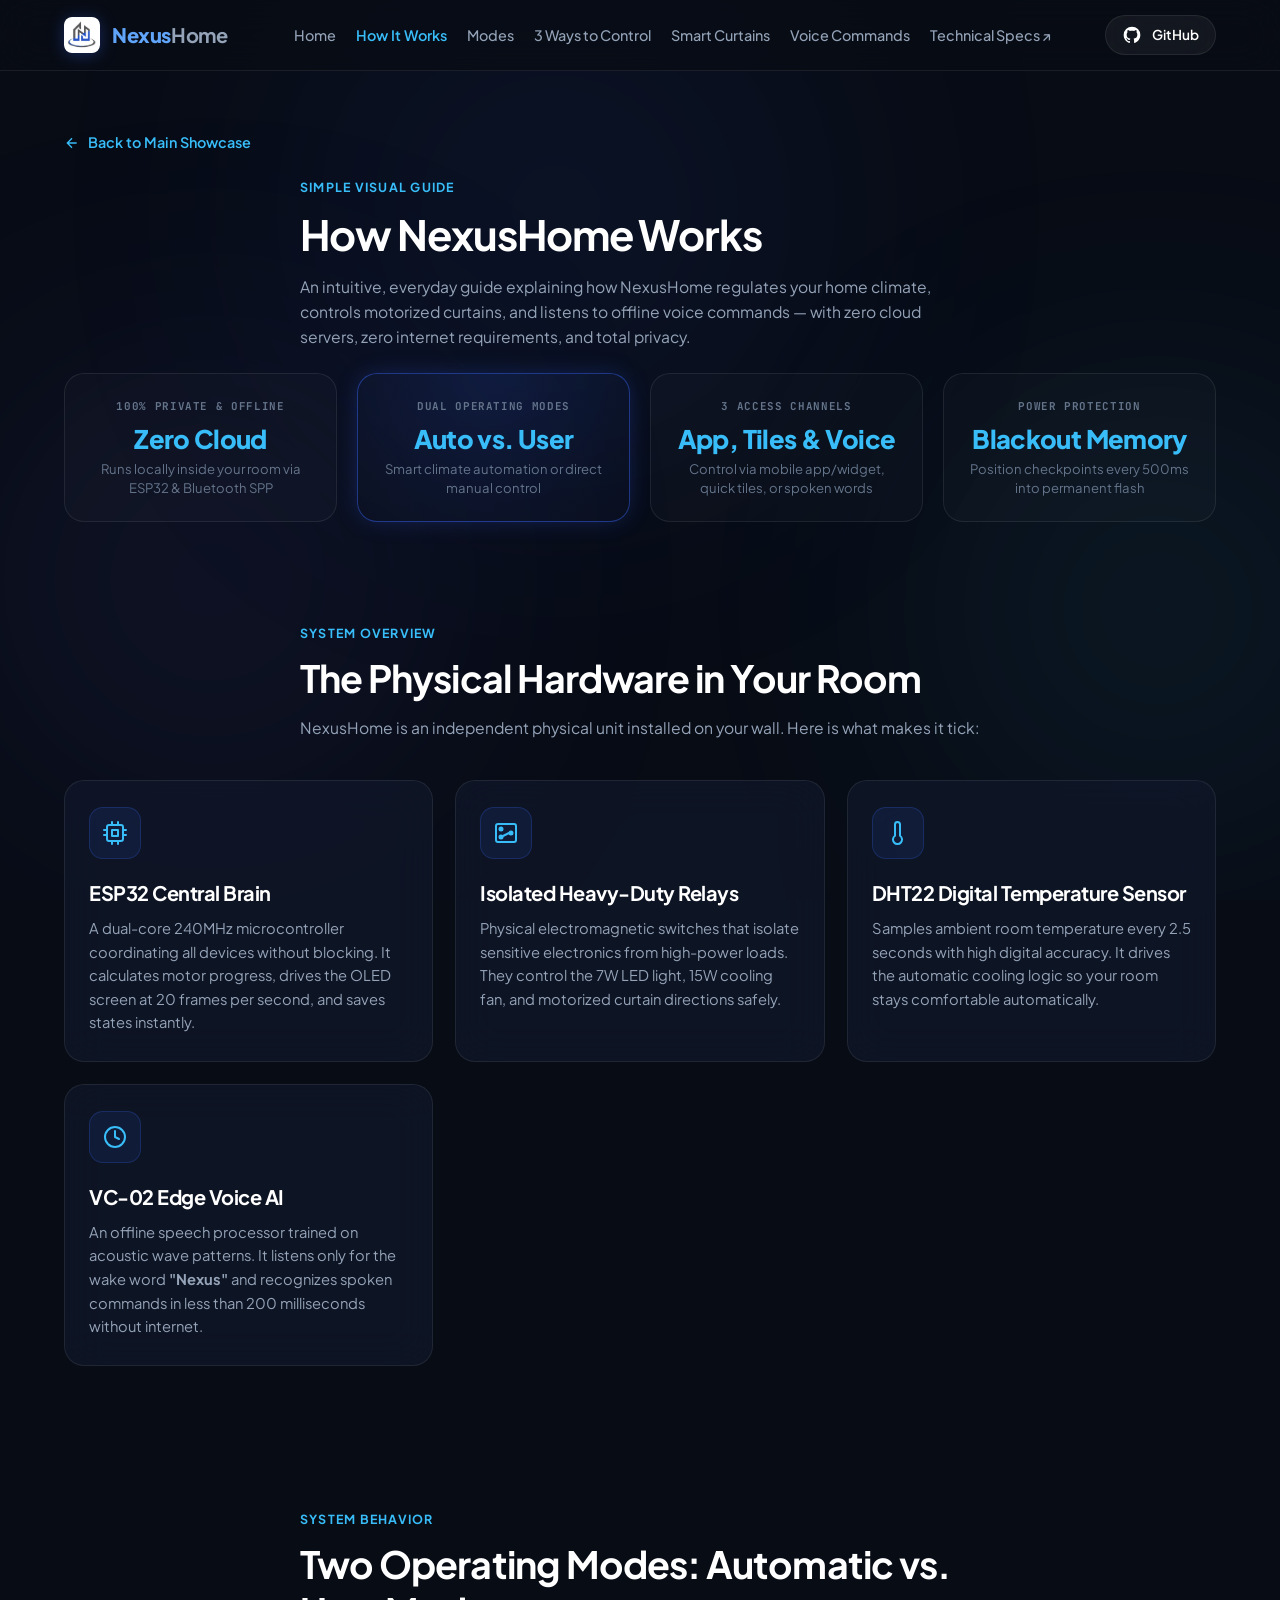
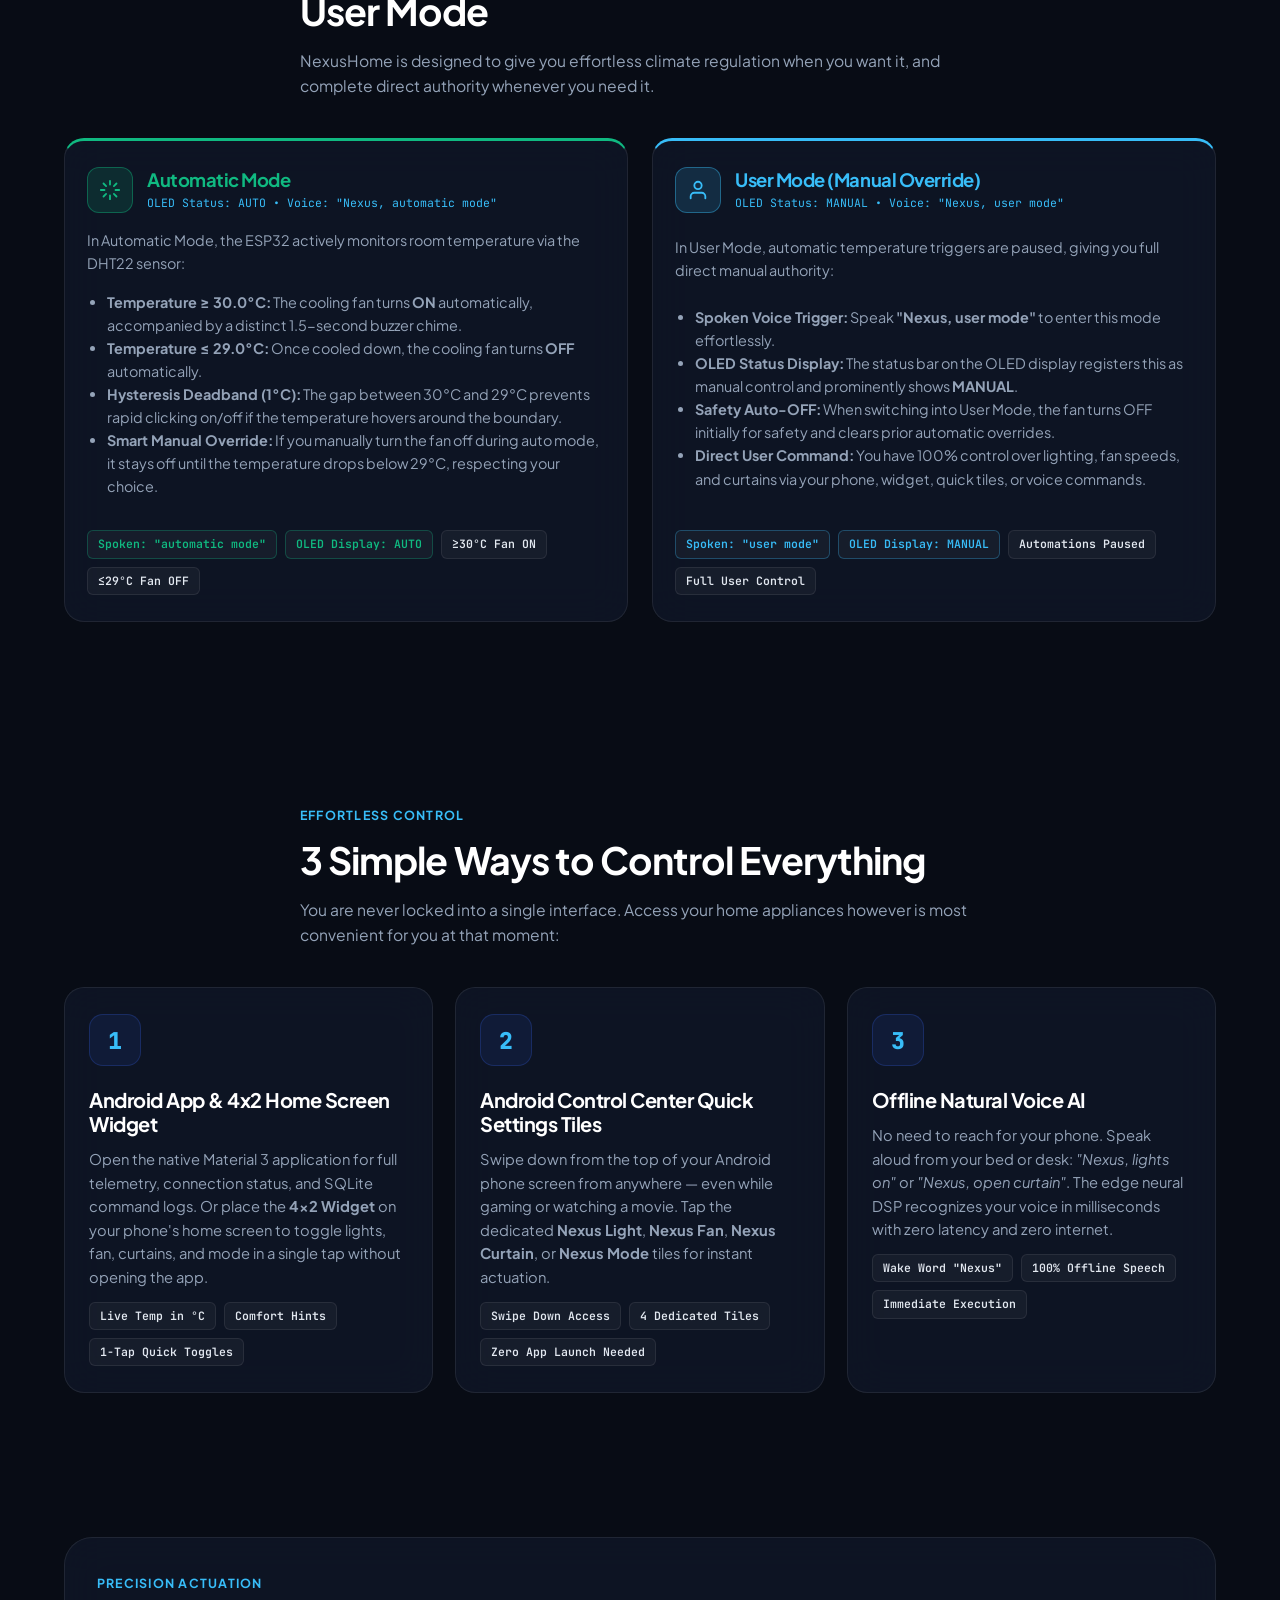
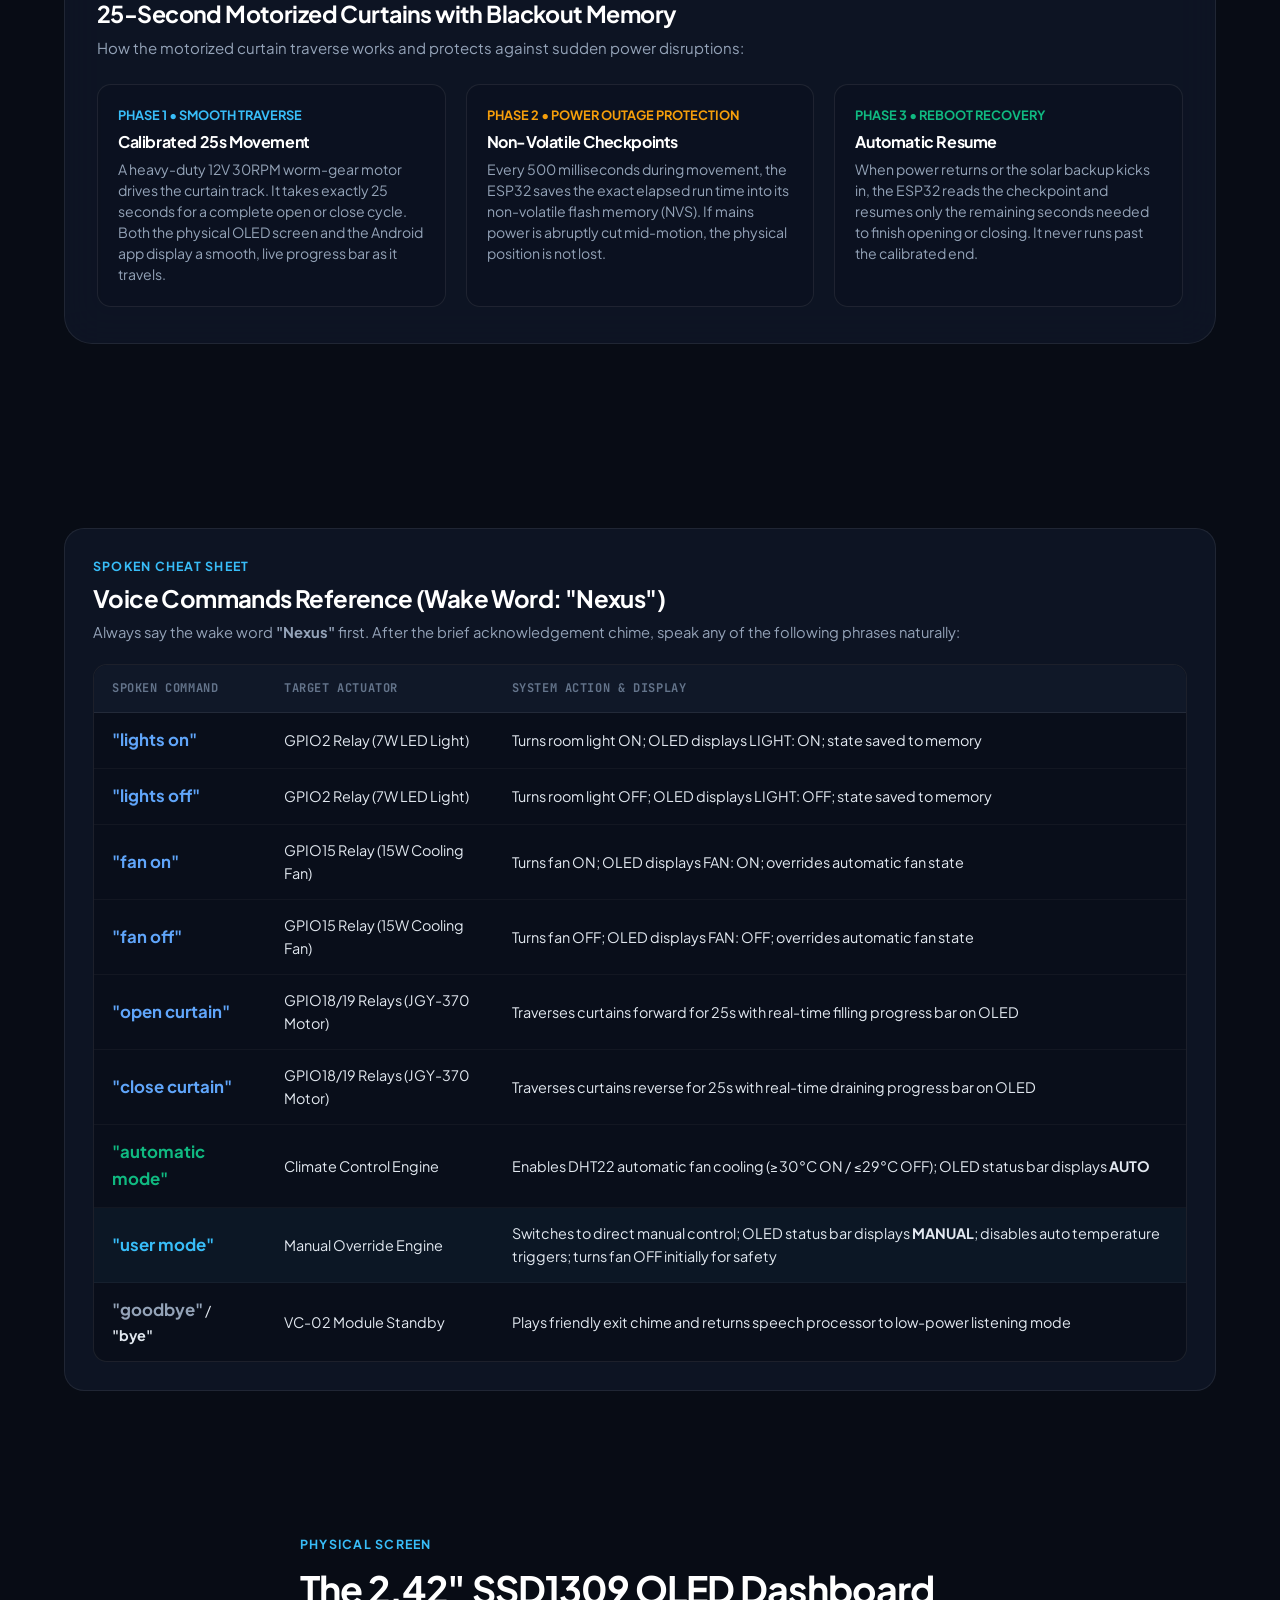
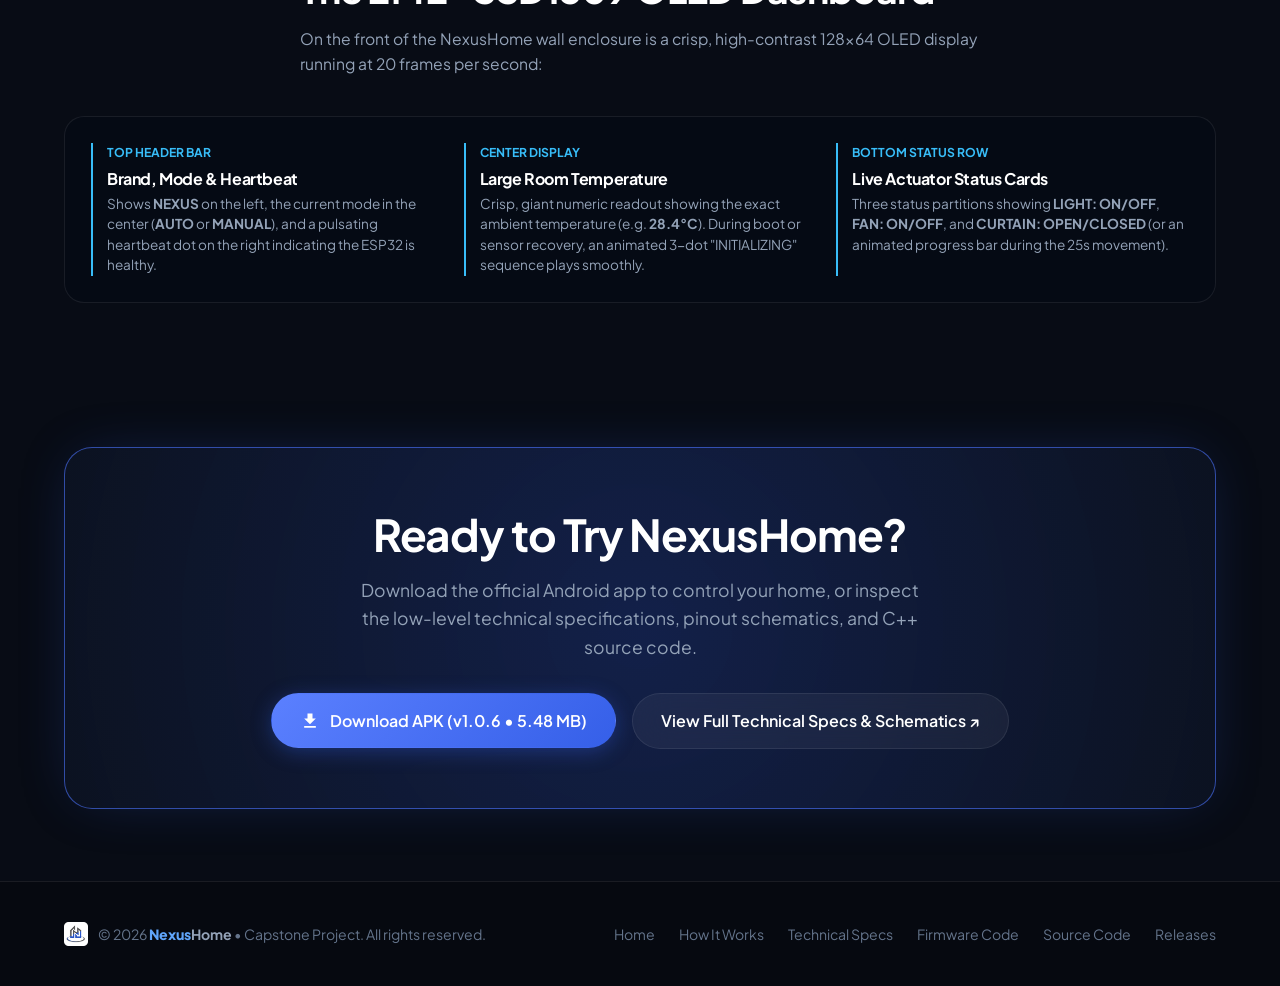
==== website/how-it-works.html @ 24a498de "docs(website): add How It Works page, update User mode voice command, and sync responsive firmware v" ====
<!DOCTYPE html>
<html lang="en">
<head>
  <meta charset="UTF-8">
  <meta name="viewport" content="width=device-width, initial-scale=1.0">
  
  <!-- Primary Meta Tags -->
  <title>How It Works - Simple Visual Guide - NexusHome</title>
  <meta name="title" content="How It Works - Simple Visual Guide - NexusHome">
  <meta name="description" content="A simple, beginner-friendly visual guide to how NexusHome works: Automatic vs. User Mode, 3 ways to control, 25-second motorized curtains, and offline voice commands.">
  <meta name="keywords" content="NexusHome, How It Works, Smart Home, User Mode, Automatic Mode, Offline Voice, ESP32, Android Widget, Quick Settings Tiles">
  <meta name="author" content="Team Nexus">

  <!-- Favicon -->
  <link rel="icon" type="image/png" href="assets/nexuslogo.png">

  <!-- Stylesheet -->
  <link rel="stylesheet" href="styles.css">
</head>
<body>

  <!-- Ambient Light Orbs -->
  <div class="ambient-glow" aria-hidden="true">
    <div class="glow-orb glow-orb-1"></div>
    <div class="glow-orb glow-orb-2"></div>
    <div class="glow-orb glow-orb-3"></div>
  </div>

  <!-- Top Navigation -->
  <header>
    <nav class="navbar" id="navbar">
      <div class="container">
        <a href="index.html" class="nav-brand" id="navBrand">
          <img src="assets/nexuslogo.png" alt="NexusHome Logo">
          <span><span class="brand-nexus">Nexus</span><span class="brand-home">Home</span></span>
        </a>

        <ul class="nav-links" id="navLinks">
          <li><a href="index.html" class="nav-link">Home</a></li>
          <li><a href="how-it-works.html" class="nav-link active" style="color: var(--brand-cyan);">How It Works</a></li>
          <li><a href="#modes" class="nav-link">Modes</a></li>
          <li><a href="#control-methods" class="nav-link">3 Ways to Control</a></li>
          <li><a href="#curtains" class="nav-link">Smart Curtains</a></li>
          <li><a href="#voice-commands" class="nav-link">Voice Commands</a></li>
          <li><a href="specs.html" class="nav-link">Technical Specs ↗</a></li>
          <li class="nav-mobile-item">
            <a href="https://github.com/oursprojects/NexusHome/releases/latest/download/app-release.apk" class="btn btn-primary btn-sm dynamic-apk-link nav-mobile-btn">
              <svg class="btn-icon" viewBox="0 0 24 24" width="18" height="18">
                <path fill="currentColor" d="M5 20h14v-2H5v2zM19 9h-4V3H9v6H5l7 7 7-7z"/>
              </svg>
              <span>Download APK</span>
            </a>
          </li>
          <li class="nav-mobile-item">
            <a href="https://github.com/oursprojects/NexusHome" target="_blank" rel="noopener noreferrer" class="btn btn-secondary btn-sm nav-mobile-btn">
              <svg class="btn-icon" viewBox="0 0 24 24" width="18" height="18">
                <path fill="currentColor" d="M12 2A10 10 0 0 0 2 12c0 4.42 2.87 8.17 6.84 9.5.5.08.66-.23.66-.5v-1.69c-2.77.6-3.36-1.34-3.36-1.34-.46-1.16-1.11-1.47-1.11-1.47-.91-.62.07-.6.07-.6 1 .07 1.53 1.03 1.53 1.03.87 1.52 2.34 1.07 2.91.83.1-.65.35-1.09.63-1.34-2.22-.25-4.55-1.11-4.55-4.92 0-1.11.38-2 1.03-2.71-.1-.25-.45-1.29.1-2.64 0 0 .84-.27 2.75 1.02.79-.22 1.65-.33 2.5-.33.85 0 1.71.11 2.5.33 1.91-1.29 2.75-1.02 2.75-1.02.55 1.35.2 2.39.1 2.64.65.71 1.03 1.6 1.03 2.71 0 3.82-2.34 4.66-4.57 4.91.36.31.69.92.69 1.85V21c0 .27.16.59.67.5C19.14 20.16 22 16.42 22 12A10 10 0 0 0 12 2z"/>
              </svg>
              <span>GitHub</span>
            </a>
          </li>
        </ul>

        <div class="nav-actions">
          <a href="https://github.com/oursprojects/NexusHome" target="_blank" rel="noopener noreferrer" class="btn btn-secondary btn-sm" id="btnNavGithub">
            <svg class="btn-icon" viewBox="0 0 24 24" width="18" height="18">
              <path fill="currentColor" d="M12 2A10 10 0 0 0 2 12c0 4.42 2.87 8.17 6.84 9.5.5.08.66-.23.66-.5v-1.69c-2.77.6-3.36-1.34-3.36-1.34-.46-1.16-1.11-1.47-1.11-1.47-.91-.62.07-.6.07-.6 1 .07 1.53 1.03 1.53 1.03.87 1.52 2.34 1.07 2.91.83.1-.65.35-1.09.63-1.34-2.22-.25-4.55-1.11-4.55-4.92 0-1.11.38-2 1.03-2.71-.1-.25-.45-1.29.1-2.64 0 0 .84-.27 2.75 1.02.79-.22 1.65-.33 2.5-.33.85 0 1.71.11 2.5.33 1.91-1.29 2.75-1.02 2.75-1.02.55 1.35.2 2.39.1 2.64.65.71 1.03 1.6 1.03 2.71 0 3.82-2.34 4.66-4.57 4.91.36.31.69.92.69 1.85V21c0 .27.16.59.67.5C19.14 20.16 22 16.42 22 12A10 10 0 0 0 12 2z"/>
            </svg>
            <span>GitHub</span>
          </a>
          <button type="button" class="nav-toggle" id="btnNavToggle" aria-label="Toggle Navigation Menu">
            <span></span>
            <span></span>
            <span></span>
          </button>
        </div>
      </div>
    </nav>
  </header>

  <!-- Main Content -->
  <main>
    <!-- Page Hero Header -->
    <section class="page-hero">
      <div class="container">
        <a href="index.html" class="back-link">
          <svg viewBox="0 0 24 24" width="16" height="16" fill="none" stroke="currentColor" stroke-width="2">
            <path d="M19 12H5M12 19l-7-7 7-7"/>
          </svg>
          <span>Back to Main Showcase</span>
        </a>
        <div class="section-head" style="text-align: left; margin-bottom: 24px;">
          <span class="section-tag">Simple Visual Guide</span>
          <h1 class="section-title">How NexusHome Works</h1>
          <p class="section-desc" style="max-width: 860px;">An intuitive, everyday guide explaining how NexusHome regulates your home climate, controls motorized curtains, and listens to offline voice commands — with zero cloud servers, zero internet requirements, and total privacy.</p>
        </div>

        <!-- 4 Quick Key Highlights -->
        <div class="specs-grid" style="margin-top: 24px;">
          <div class="spec-item">
            <span class="spec-label">100% PRIVATE & OFFLINE</span>
            <h4>Zero Cloud</h4>
            <p>Runs locally inside your room via ESP32 & Bluetooth SPP</p>
          </div>
          <div class="spec-item spec-highlight">
            <span class="spec-label">DUAL OPERATING MODES</span>
            <h4>Auto vs. User</h4>
            <p>Smart climate automation or direct manual control</p>
          </div>
          <div class="spec-item">
            <span class="spec-label">3 ACCESS CHANNELS</span>
            <h4>App, Tiles & Voice</h4>
            <p>Control via mobile app/widget, quick tiles, or spoken words</p>
          </div>
          <div class="spec-item">
            <span class="spec-label">POWER PROTECTION</span>
            <h4>Blackout Memory</h4>
            <p>Position checkpoints every 500ms into permanent flash</p>
          </div>
        </div>
      </div>
    </section>

    <!-- 1. The Local Brain: What's Inside the Box -->
    <section class="section" id="brain">
      <div class="container">
        <div class="section-head" style="text-align: left;">
          <span class="section-tag">System Overview</span>
          <h2 class="section-title">The Physical Hardware in Your Room</h2>
          <p class="section-desc">NexusHome is an independent physical unit installed on your wall. Here is what makes it tick:</p>
        </div>

        <div class="features-grid">
          <!-- Card 1 -->
          <div class="feature-card">
            <div class="feature-icon-box">
              <svg viewBox="0 0 24 24" fill="none" stroke="currentColor" stroke-width="2" stroke-linecap="round" stroke-linejoin="round">
                <rect x="4" y="4" width="16" height="16" rx="2"></rect>
                <rect x="9" y="9" width="6" height="6"></rect>
                <path d="M9 1v3M15 1v3M9 20v3M15 20v3M20 9h3M20 14h3M1 9h3M1 14h3"></path>
              </svg>
            </div>
            <h3 class="feature-title">ESP32 Central Brain</h3>
            <p class="feature-text">A dual-core 240MHz microcontroller coordinating all devices without blocking. It calculates motor progress, drives the OLED screen at 20 frames per second, and saves states instantly.</p>
          </div>

          <!-- Card 2 -->
          <div class="feature-card">
            <div class="feature-icon-box">
              <svg viewBox="0 0 24 24" fill="none" stroke="currentColor" stroke-width="2" stroke-linecap="round" stroke-linejoin="round">
                <rect x="2" y="3" width="20" height="18" rx="2"></rect>
                <circle cx="7" cy="8" r="1.5" fill="currentColor"></circle>
                <circle cx="7" cy="16" r="1.5" fill="currentColor"></circle>
                <circle cx="17" cy="12" r="1.5" fill="currentColor"></circle>
                <path d="M7 16l8-4"></path>
              </svg>
            </div>
            <h3 class="feature-title">Isolated Heavy-Duty Relays</h3>
            <p class="feature-text">Physical electromagnetic switches that isolate sensitive electronics from high-power loads. They control the 7W LED light, 15W cooling fan, and motorized curtain directions safely.</p>
          </div>

          <!-- Card 3 -->
          <div class="feature-card">
            <div class="feature-icon-box">
              <svg viewBox="0 0 24 24" fill="none" stroke="currentColor" stroke-width="2" stroke-linecap="round" stroke-linejoin="round">
                <path d="M14 14.76V3.5a2.5 2.5 0 0 0-5 0v11.26a4.5 4.5 0 1 0 5 0z"/>
              </svg>
            </div>
            <h3 class="feature-title">DHT22 Digital Temperature Sensor</h3>
            <p class="feature-text">Samples ambient room temperature every 2.5 seconds with high digital accuracy. It drives the automatic cooling logic so your room stays comfortable automatically.</p>
          </div>

          <!-- Card 4 -->
          <div class="feature-card">
            <div class="feature-icon-box">
              <svg viewBox="0 0 24 24" fill="none" stroke="currentColor" stroke-width="2" stroke-linecap="round" stroke-linejoin="round">
                <circle cx="12" cy="12" r="10"></circle>
                <path d="M12 6v6l4 2"></path>
              </svg>
            </div>
            <h3 class="feature-title">VC-02 Edge Voice AI</h3>
            <p class="feature-text">An offline speech processor trained on acoustic wave patterns. It listens only for the wake word <strong>"Nexus"</strong> and recognizes spoken commands in less than 200 milliseconds without internet.</p>
          </div>
        </div>
      </div>
    </section>

    <!-- 2. Dual Modes Explained: Automatic vs. User Mode -->
    <section class="section" id="modes">
      <div class="container">
        <div class="section-head" style="text-align: left;">
          <span class="section-tag">System Behavior</span>
          <h2 class="section-title">Two Operating Modes: Automatic vs. User Mode</h2>
          <p class="section-desc">NexusHome is designed to give you effortless climate regulation when you want it, and complete direct authority whenever you need it.</p>
        </div>

        <div class="power-grid" style="grid-template-columns: repeat(auto-fit, minmax(340px, 1fr));">
          <!-- Mode 1: Automatic -->
          <div class="power-card" style="border-top: 3px solid var(--accent-green);">
            <div class="power-card-header">
              <div class="power-icon-box" style="background: rgba(16, 185, 129, 0.15); border-color: rgba(16, 185, 129, 0.4); color: #10B981;">
                <svg viewBox="0 0 24 24" fill="none" stroke="currentColor" stroke-width="2" stroke-linecap="round" stroke-linejoin="round">
                  <path d="M12 2v4M12 18v4M4.93 4.93l2.83 2.83M16.24 16.24l2.83 2.83M2 12h4M18 12h4M4.93 19.07l2.83-2.83M16.24 7.76l2.83-2.83"/>
                </svg>
              </div>
              <div>
                <h3 style="color: #10B981;">Automatic Mode</h3>
                <span class="power-subtag">OLED Status: AUTO &bull; Voice: "Nexus, automatic mode"</span>
              </div>
            </div>
            <p class="power-text">
              In Automatic Mode, the ESP32 actively monitors room temperature via the DHT22 sensor:
            </p>
            <ul style="color: var(--text-secondary); font-size: 0.9rem; margin-left: 20px; line-height: 1.6;">
              <li><strong>Temperature &ge; 30.0°C:</strong> The cooling fan turns <strong>ON</strong> automatically, accompanied by a distinct 1.5-second buzzer chime.</li>
              <li><strong>Temperature &le; 29.0°C:</strong> Once cooled down, the cooling fan turns <strong>OFF</strong> automatically.</li>
              <li><strong>Hysteresis Deadband (1°C):</strong> The gap between 30°C and 29°C prevents rapid clicking on/off if the temperature hovers around the boundary.</li>
              <li><strong>Smart Manual Override:</strong> If you manually turn the fan off during auto mode, it stays off until the temperature drops below 29°C, respecting your choice.</li>
            </ul>
            <div class="power-specs-pills" style="margin-top: 16px;">
              <span class="spec-pill" style="border-color: rgba(16, 185, 129, 0.3); color: #10B981;">Spoken: "automatic mode"</span>
              <span class="spec-pill" style="border-color: rgba(16, 185, 129, 0.3); color: #10B981;">OLED Display: AUTO</span>
              <span class="spec-pill">&ge;30°C Fan ON</span>
              <span class="spec-pill">&le;29°C Fan OFF</span>
            </div>
          </div>

          <!-- Mode 2: User Mode -->
          <div class="power-card" style="border-top: 3px solid var(--brand-cyan);">
            <div class="power-card-header">
              <div class="power-icon-box" style="background: rgba(56, 189, 248, 0.15); border-color: rgba(56, 189, 248, 0.4); color: var(--brand-cyan);">
                <svg viewBox="0 0 24 24" fill="none" stroke="currentColor" stroke-width="2" stroke-linecap="round" stroke-linejoin="round">
                  <path d="M20 21v-2a4 4 0 0 0-4-4H8a4 4 0 0 0-4 4v2"></path>
                  <circle cx="12" cy="7" r="4"></circle>
                </svg>
              </div>
              <div>
                <h3 style="color: var(--brand-cyan);">User Mode (Manual Override)</h3>
                <span class="power-subtag">OLED Status: MANUAL &bull; Voice: "Nexus, user mode"</span>
              </div>
            </div>
            <p class="power-text">
              In User Mode, automatic temperature triggers are paused, giving you full direct manual authority:
            </p>
            <ul style="color: var(--text-secondary); font-size: 0.9rem; margin-left: 20px; line-height: 1.6;">
              <li><strong>Spoken Voice Trigger:</strong> Speak <strong>"Nexus, user mode"</strong> to enter this mode effortlessly.</li>
              <li><strong>OLED Status Display:</strong> The status bar on the OLED display registers this as manual control and prominently shows <strong>MANUAL</strong>.</li>
              <li><strong>Safety Auto-OFF:</strong> When switching into User Mode, the fan turns OFF initially for safety and clears prior automatic overrides.</li>
              <li><strong>Direct User Command:</strong> You have 100% control over lighting, fan speeds, and curtains via your phone, widget, quick tiles, or voice commands.</li>
            </ul>
            <div class="power-specs-pills" style="margin-top: 16px;">
              <span class="spec-pill" style="border-color: rgba(56, 189, 248, 0.3); color: var(--brand-cyan);">Spoken: "user mode"</span>
              <span class="spec-pill" style="border-color: rgba(56, 189, 248, 0.3); color: var(--brand-cyan);">OLED Display: MANUAL</span>
              <span class="spec-pill">Automations Paused</span>
              <span class="spec-pill">Full User Control</span>
            </div>
          </div>
        </div>
      </div>
    </section>

    <!-- 3. Three Ways to Control -->
    <section class="section" id="control-methods">
      <div class="container">
        <div class="section-head" style="text-align: left;">
          <span class="section-tag">Effortless Control</span>
          <h2 class="section-title">3 Simple Ways to Control Everything</h2>
          <p class="section-desc">You are never locked into a single interface. Access your home appliances however is most convenient for you at that moment:</p>
        </div>

        <div class="features-grid">
          <!-- Way 1 -->
          <div class="feature-card">
            <div class="feature-icon-box step-number">1</div>
            <h3 class="feature-title">Android App & 4x2 Home Screen Widget</h3>
            <p class="feature-text">
              Open the native Material 3 application for full telemetry, connection status, and SQLite command logs. Or place the <strong>4x2 Widget</strong> on your phone's home screen to toggle lights, fan, curtains, and mode in a single tap without opening the app.
            </p>
            <div class="power-specs-pills" style="margin-top: 12px;">
              <span class="spec-pill">Live Temp in °C</span>
              <span class="spec-pill">Comfort Hints</span>
              <span class="spec-pill">1-Tap Quick Toggles</span>
            </div>
          </div>

          <!-- Way 2 -->
          <div class="feature-card">
            <div class="feature-icon-box step-number">2</div>
            <h3 class="feature-title">Android Control Center Quick Settings Tiles</h3>
            <p class="feature-text">
              Swipe down from the top of your Android phone screen from anywhere — even while gaming or watching a movie. Tap the dedicated <strong>Nexus Light</strong>, <strong>Nexus Fan</strong>, <strong>Nexus Curtain</strong>, or <strong>Nexus Mode</strong> tiles for instant actuation.
            </p>
            <div class="power-specs-pills" style="margin-top: 12px;">
              <span class="spec-pill">Swipe Down Access</span>
              <span class="spec-pill">4 Dedicated Tiles</span>
              <span class="spec-pill">Zero App Launch Needed</span>
            </div>
          </div>

          <!-- Way 3 -->
          <div class="feature-card">
            <div class="feature-icon-box step-number">3</div>
            <h3 class="feature-title">Offline Natural Voice AI</h3>
            <p class="feature-text">
              No need to reach for your phone. Speak aloud from your bed or desk: <em>"Nexus, lights on"</em> or <em>"Nexus, open curtain"</em>. The edge neural DSP recognizes your voice in milliseconds with zero latency and zero internet.
            </p>
            <div class="power-specs-pills" style="margin-top: 12px;">
              <span class="spec-pill">Wake Word "Nexus"</span>
              <span class="spec-pill">100% Offline Speech</span>
              <span class="spec-pill">Immediate Execution</span>
            </div>
          </div>
        </div>
      </div>
    </section>

    <!-- 4. Motorized Curtains with Blackout Memory -->
    <section class="section" id="curtains">
      <div class="container">
        <div class="voltage-guard-container">
          <div class="voltage-guard-header">
            <span class="section-tag" style="margin-bottom: 6px;">Precision Actuation</span>
            <h3>25-Second Motorized Curtains with Blackout Memory</h3>
            <p>How the motorized curtain traverse works and protects against sudden power disruptions:</p>
          </div>

          <div style="display: grid; grid-template-columns: repeat(auto-fit, minmax(280px, 1fr)); gap: 20px;">
            <div style="background: rgba(11, 17, 30, 0.6); border: 1px solid var(--border-subtle); border-radius: var(--radius-md); padding: 20px;">
              <div style="font-size: 0.8rem; color: var(--brand-cyan); font-weight: 700; text-transform: uppercase; margin-bottom: 6px;">Phase 1 &bull; Smooth Traverse</div>
              <h4 style="color: var(--text-primary); margin-bottom: 8px;">Calibrated 25s Movement</h4>
              <p style="font-size: 0.88rem; color: var(--text-secondary); line-height: 1.5;">
                A heavy-duty 12V 30RPM worm-gear motor drives the curtain track. It takes exactly 25 seconds for a complete open or close cycle. Both the physical OLED screen and the Android app display a smooth, live progress bar as it travels.
              </p>
            </div>

            <div style="background: rgba(11, 17, 30, 0.6); border: 1px solid var(--border-subtle); border-radius: var(--radius-md); padding: 20px;">
              <div style="font-size: 0.8rem; color: #F59E0B; font-weight: 700; text-transform: uppercase; margin-bottom: 6px;">Phase 2 &bull; Power Outage Protection</div>
              <h4 style="color: var(--text-primary); margin-bottom: 8px;">Non-Volatile Checkpoints</h4>
              <p style="font-size: 0.88rem; color: var(--text-secondary); line-height: 1.5;">
                Every 500 milliseconds during movement, the ESP32 saves the exact elapsed run time into its non-volatile flash memory (NVS). If mains power is abruptly cut mid-motion, the physical position is not lost.
              </p>
            </div>

            <div style="background: rgba(11, 17, 30, 0.6); border: 1px solid var(--border-subtle); border-radius: var(--radius-md); padding: 20px;">
              <div style="font-size: 0.8rem; color: #10B981; font-weight: 700; text-transform: uppercase; margin-bottom: 6px;">Phase 3 &bull; Reboot Recovery</div>
              <h4 style="color: var(--text-primary); margin-bottom: 8px;">Automatic Resume</h4>
              <p style="font-size: 0.88rem; color: var(--text-secondary); line-height: 1.5;">
                When power returns or the solar backup kicks in, the ESP32 reads the checkpoint and resumes only the remaining seconds needed to finish opening or closing. It never runs past the calibrated end.
              </p>
            </div>
          </div>
        </div>
      </div>
    </section>

    <!-- 5. Spoken Voice Command Cheat Sheet -->
    <section class="section" id="voice-commands">
      <div class="container">
        <div class="voice-lexicon-card" style="background: var(--bg-surface); border: 1px solid var(--border-subtle); border-radius: var(--radius-lg); padding: 28px;">
          <div style="margin-bottom: 20px;">
            <span class="section-tag" style="margin-bottom: 6px;">Spoken Cheat Sheet</span>
            <h2 class="section-title" style="font-size: 1.5rem; margin-bottom: 8px;">Voice Commands Reference (Wake Word: "Nexus")</h2>
            <p style="font-size: 0.92rem; color: var(--text-secondary); margin: 0;">
              Always say the wake word <strong>"Nexus"</strong> first. After the brief acknowledgement chime, speak any of the following phrases naturally:
            </p>
          </div>

          <div class="table-responsive-wrapper">
            <table class="tech-table">
              <thead>
                <tr>
                  <th>Spoken Command</th>
                  <th>Target Actuator</th>
                  <th>System Action & Display</th>
                </tr>
              </thead>
              <tbody>
                <tr>
                  <td><strong style="color: #60A5FA; font-size: 1.05rem;">"lights on"</strong></td>
                  <td>GPIO2 Relay (7W LED Light)</td>
                  <td>Turns room light ON; OLED displays LIGHT: ON; state saved to memory</td>
                </tr>
                <tr>
                  <td><strong style="color: #60A5FA; font-size: 1.05rem;">"lights off"</strong></td>
                  <td>GPIO2 Relay (7W LED Light)</td>
                  <td>Turns room light OFF; OLED displays LIGHT: OFF; state saved to memory</td>
                </tr>
                <tr>
                  <td><strong style="color: #60A5FA; font-size: 1.05rem;">"fan on"</strong></td>
                  <td>GPIO15 Relay (15W Cooling Fan)</td>
                  <td>Turns fan ON; OLED displays FAN: ON; overrides automatic fan state</td>
                </tr>
                <tr>
                  <td><strong style="color: #60A5FA; font-size: 1.05rem;">"fan off"</strong></td>
                  <td>GPIO15 Relay (15W Cooling Fan)</td>
                  <td>Turns fan OFF; OLED displays FAN: OFF; overrides automatic fan state</td>
                </tr>
                <tr>
                  <td><strong style="color: #60A5FA; font-size: 1.05rem;">"open curtain"</strong></td>
                  <td>GPIO18/19 Relays (JGY-370 Motor)</td>
                  <td>Traverses curtains forward for 25s with real-time filling progress bar on OLED</td>
                </tr>
                <tr>
                  <td><strong style="color: #60A5FA; font-size: 1.05rem;">"close curtain"</strong></td>
                  <td>GPIO18/19 Relays (JGY-370 Motor)</td>
                  <td>Traverses curtains reverse for 25s with real-time draining progress bar on OLED</td>
                </tr>
                <tr>
                  <td><strong style="color: #10B981; font-size: 1.05rem;">"automatic mode"</strong></td>
                  <td>Climate Control Engine</td>
                  <td>Enables DHT22 automatic fan cooling (&ge;30°C ON / &le;29°C OFF); OLED status bar displays <strong>AUTO</strong></td>
                </tr>
                <tr style="background: rgba(56, 189, 248, 0.05);">
                  <td><strong style="color: var(--brand-cyan); font-size: 1.05rem;">"user mode"</strong></td>
                  <td>Manual Override Engine</td>
                  <td>Switches to direct manual control; OLED status bar displays <strong>MANUAL</strong>; disables auto temperature triggers; turns fan OFF initially for safety</td>
                </tr>
                <tr>
                  <td><strong style="color: #94A3B8; font-size: 1.05rem;">"goodbye"</strong> / <strong>"bye"</strong></td>
                  <td>VC-02 Module Standby</td>
                  <td>Plays friendly exit chime and returns speech processor to low-power listening mode</td>
                </tr>
              </tbody>
            </table>
          </div>
        </div>
      </div>
    </section>

    <!-- 6. Physical 2.42" OLED UI Dashboard -->
    <section class="section" id="oled">
      <div class="container">
        <div class="section-head" style="text-align: left;">
          <span class="section-tag">Physical Screen</span>
          <h2 class="section-title">The 2.42" SSD1309 OLED Dashboard</h2>
          <p class="section-desc">On the front of the NexusHome wall enclosure is a crisp, high-contrast 128x64 OLED display running at 20 frames per second:</p>
        </div>

        <div style="background: rgba(6, 11, 20, 0.8); border: 1px solid var(--border-subtle); border-radius: var(--radius-lg); padding: 26px;">
          <div style="display: grid; grid-template-columns: repeat(auto-fit, minmax(260px, 1fr)); gap: 20px;">
            <div style="border-left: 2px solid var(--brand-cyan); padding-left: 14px;">
              <div style="font-size: 0.76rem; color: var(--brand-cyan); font-weight: 700; text-transform: uppercase;">Top Header Bar</div>
              <h4 style="color: var(--text-primary); margin: 6px 0;">Brand, Mode & Heartbeat</h4>
              <p style="font-size: 0.85rem; color: var(--text-secondary); line-height: 1.5;">
                Shows <strong>NEXUS</strong> on the left, the current mode in the center (<strong>AUTO</strong> or <strong>MANUAL</strong>), and a pulsating heartbeat dot on the right indicating the ESP32 is healthy.
              </p>
            </div>

            <div style="border-left: 2px solid var(--brand-cyan); padding-left: 14px;">
              <div style="font-size: 0.76rem; color: var(--brand-cyan); font-weight: 700; text-transform: uppercase;">Center Display</div>
              <h4 style="color: var(--text-primary); margin: 6px 0;">Large Room Temperature</h4>
              <p style="font-size: 0.85rem; color: var(--text-secondary); line-height: 1.5;">
                Crisp, giant numeric readout showing the exact ambient temperature (e.g. <strong>28.4°C</strong>). During boot or sensor recovery, an animated 3-dot "INITIALIZING" sequence plays smoothly.
              </p>
            </div>

            <div style="border-left: 2px solid var(--brand-cyan); padding-left: 14px;">
              <div style="font-size: 0.76rem; color: var(--brand-cyan); font-weight: 700; text-transform: uppercase;">Bottom Status Row</div>
              <h4 style="color: var(--text-primary); margin: 6px 0;">Live Actuator Status Cards</h4>
              <p style="font-size: 0.85rem; color: var(--text-secondary); line-height: 1.5;">
                Three status partitions showing <strong>LIGHT: ON/OFF</strong>, <strong>FAN: ON/OFF</strong>, and <strong>CURTAIN: OPEN/CLOSED</strong> (or an animated progress bar during the 25s movement).
              </p>
            </div>
          </div>
        </div>
      </div>
    </section>

    <!-- Call to Action Section -->
    <section class="section">
      <div class="container">
        <div class="cta-banner">
          <h2>Ready to Try NexusHome?</h2>
          <p>Download the official Android app to control your home, or inspect the low-level technical specifications, pinout schematics, and C++ source code.</p>
          <div class="cta-buttons">
            <a href="https://github.com/oursprojects/NexusHome/releases/latest/download/app-release.apk" class="btn btn-primary btn-lg dynamic-apk-link" id="btnCtaDownload">
              <svg class="btn-icon" viewBox="0 0 24 24" width="22" height="22">
                <path fill="currentColor" d="M5 20h14v-2H5v2zM19 9h-4V3H9v6H5l7 7 7-7z"/>
              </svg>
              <span>Download APK (<span class="release-version-tag">v1.0.6</span> • <span class="release-size-tag">5.48 MB</span>)</span>
            </a>
            <a href="specs.html" class="btn btn-secondary btn-lg" id="btnCtaSpecs">
              <span>View Full Technical Specs & Schematics ↗</span>
            </a>
          </div>
        </div>
      </div>
    </section>
  </main>

  <!-- Footer -->
  <footer class="footer">
    <div class="container">
      <div class="footer-copy">
        <img src="assets/nexuslogo.png" alt="NexusHome" width="24" height="24">
        <span>&copy; 2026 <strong><span class="brand-nexus">Nexus</span><span class="brand-home">Home</span></strong> • Capstone Project. All rights reserved.</span>
      </div>

      <div class="footer-links">
        <a href="index.html">Home</a>
        <a href="how-it-works.html">How It Works</a>
        <a href="specs.html">Technical Specs</a>
        <a href="specs.html#firmware">Firmware Code</a>
        <a href="https://github.com/oursprojects/NexusHome" target="_blank" rel="noopener noreferrer">Source Code</a>
        <a href="https://github.com/oursprojects/NexusHome/releases" target="_blank" rel="noopener noreferrer">Releases</a>
      </div>
    </div>
  </footer>

  <!-- Scripts -->
  <script src="script.js"></script>
</body>
</html>
---- website/styles.css ----
/* ===================================================================
   NexusHome - Official Web Showcase Design System
   Aesthetic: Premium Futuristic Glassmorphism & Cyber-Clean Android IoT
   =================================================================== */

@import url('https://fonts.googleapis.com/css2?family=Plus+Jakarta+Sans:wght@300;400;500;600;700;800&family=JetBrains+Mono:wght@400;500;600&display=swap');

:root {
  --font-main: 'Plus Jakarta Sans', -apple-system, BlinkMacSystemFont, sans-serif;
  --font-mono: 'JetBrains Mono', monospace;

  /* Color Palette */
  --bg-primary: #080C15;
  --bg-secondary: #0D1424;
  --bg-surface: rgba(18, 26, 44, 0.65);
  --bg-surface-hover: rgba(26, 38, 64, 0.8);
  --bg-surface-active: rgba(36, 52, 88, 0.9);
  --border-subtle: rgba(255, 255, 255, 0.08);
  --border-hover: rgba(53, 95, 232, 0.4);
  --border-glow: rgba(75, 115, 255, 0.6);

  /* Brand Accents */
  --brand-blue: #355FE8;
  --brand-blue-light: #5B80FF;
  --brand-blue-glow: rgba(53, 95, 232, 0.35);
  --brand-cyan: #38BDF8;
  --accent-green: #10B981;
  --accent-green-glow: rgba(16, 185, 129, 0.25);
  --accent-orange: #F59E0B;
  --accent-red: #EF4444;

  /* Text Colors */
  --text-primary: #FFFFFF;
  --text-secondary: #94A3B8;
  --text-muted: #64748B;
  --text-highlight: #E2E8F0;

  /* Layout & Sizing */
  --max-width: 1200px;
  --radius-sm: 8px;
  --radius-md: 14px;
  --radius-lg: 20px;
  --radius-xl: 28px;
  --radius-full: 9999px;

  /* Shadows & Glass */
  --glass-blur: blur(20px);
  --shadow-card: 0 10px 30px -10px rgba(0, 0, 0, 0.5), 0 0 1px 1px rgba(255, 255, 255, 0.05);
  --shadow-glow: 0 0 40px -10px var(--brand-blue-glow);
  --transition-fast: 0.2s cubic-bezier(0.16, 1, 0.3, 1);
  --transition-smooth: 0.35s cubic-bezier(0.16, 1, 0.3, 1);
}

/* Reset & Defaults */
*, *::before, *::after {
  box-sizing: border-box;
  margin: 0;
  padding: 0;
}

html {
  scroll-behavior: smooth;
  color-scheme: dark;
}

body {
  font-family: var(--font-main);
  background-color: var(--bg-primary);
  color: var(--text-primary);
  line-height: 1.6;
  overflow-x: hidden;
  position: relative;
  min-height: 100vh;
  -webkit-font-smoothing: antialiased;
}

/* Background Ambient Glows */
.ambient-glow {
  position: fixed;
  top: 0;
  left: 0;
  width: 100%;
  height: 100%;
  pointer-events: none;
  z-index: 0;
  overflow: hidden;
}

.glow-orb {
  position: absolute;
  border-radius: 50%;
  filter: blur(140px);
  opacity: 0.22;
  will-change: transform;
}

.glow-orb-1 {
  top: -10%;
  left: 20%;
  width: 600px;
  height: 600px;
  background: radial-gradient(circle, var(--brand-blue) 0%, transparent 70%);
  animation: floatOrb 18s ease-in-out infinite alternate;
}

.glow-orb-2 {
  top: 40%;
  right: -10%;
  width: 500px;
  height: 500px;
  background: radial-gradient(circle, var(--brand-cyan) 0%, transparent 70%);
  animation: floatOrb 22s ease-in-out infinite alternate-reverse;
}

.glow-orb-3 {
  bottom: 5%;
  left: -5%;
  width: 550px;
  height: 550px;
  background: radial-gradient(circle, #6366F1 0%, transparent 70%);
  animation: floatOrb 20s ease-in-out infinite alternate;
}

@keyframes floatOrb {
  0% { transform: translate(0, 0) scale(1); }
  50% { transform: translate(40px, 30px) scale(1.08); }
  100% { transform: translate(-30px, 50px) scale(0.95); }
}

/* ===================================================================
   Refined, Non-Jejemon Scroll Animations
   =================================================================== */
.reveal-item {
  opacity: 0;
  transform: translateY(12px);
  transition: opacity 0.45s cubic-bezier(0.2, 0.85, 0.25, 1), 
              transform 0.45s cubic-bezier(0.2, 0.85, 0.25, 1);
  will-change: opacity, transform;
}

.reveal-item.is-revealed {
  opacity: 1;
  transform: translateY(0);
}

.reveal-item.reveal-settled {
  transform: none;
  will-change: auto;
}

@media (prefers-reduced-motion: reduce) {
  .reveal-item {
    opacity: 1 !important;
    transform: none !important;
    transition: none !important;
  }
}

/* Container */
.container {
  width: 100%;
  max-width: var(--max-width);
  margin: 0 auto;
  padding: 0 24px;
  position: relative;
  z-index: 1;
}

/* Typography Helpers */
h1, h2, h3, h4 {
  color: var(--text-primary);
  font-weight: 700;
  letter-spacing: -0.025em;
  line-height: 1.2;
}

.gradient-text {
  background: linear-gradient(135deg, #FFFFFF 20%, #A5B4FC 60%, #38BDF8 100%);
  -webkit-background-clip: text;
  -webkit-text-fill-color: transparent;
}

.gradient-brand {
  background: linear-gradient(135deg, #60A5FA 0%, var(--brand-blue) 50%, #38BDF8 100%);
  -webkit-background-clip: text;
  -webkit-text-fill-color: transparent;
}

/* Navigation Bar */
.navbar {
  position: sticky;
  top: 0;
  z-index: 100;
  background: rgba(8, 12, 21, 0.75);
  backdrop-filter: var(--glass-blur);
  -webkit-backdrop-filter: var(--glass-blur);
  border-bottom: 1px solid var(--border-subtle);
  transition: background var(--transition-fast), border-color var(--transition-fast);
}

.navbar .container {
  display: flex;
  align-items: center;
  justify-content: space-between;
  gap: 20px;
  height: 70px;
}

.nav-brand {
  display: flex;
  align-items: center;
  gap: 12px;
  text-decoration: none;
  color: var(--text-primary);
  font-size: 1.25rem;
  font-weight: 800;
  letter-spacing: -0.02em;
  flex-shrink: 0;
  margin-right: 12px;
}

.nav-brand img {
  width: 36px;
  height: 36px;
  border-radius: var(--radius-sm);
  filter: drop-shadow(0 2px 8px var(--brand-blue-glow));
}

.brand-nexus {
  color: #60A5FA;
  font-weight: 800;
  transition: color var(--transition-fast);
}

.brand-home {
  color: #94A3B8;
  font-weight: 700;
  transition: color var(--transition-fast);
}

.nav-brand:hover .brand-nexus {
  color: #93C5FD;
}

.nav-brand:hover .brand-home {
  color: #CBD5E1;
}

.nav-links {
  display: flex;
  align-items: center;
  gap: 20px;
  list-style: none;
  margin: 0;
  padding: 0;
}

.nav-links a {
  text-decoration: none;
  color: var(--text-secondary);
  font-size: 0.9rem;
  font-weight: 500;
  white-space: nowrap;
  transition: color var(--transition-fast);
}

.nav-links a:hover {
  color: var(--text-primary);
}

.nav-links a.active {
  color: var(--brand-cyan);
  font-weight: 600;
}

.nav-mobile-item {
  display: none;
}

.nav-actions {
  display: flex;
  align-items: center;
  gap: 12px;
  flex-shrink: 0;
}

/* Mobile Hamburger Toggle */
.nav-toggle {
  display: none;
  background: rgba(255, 255, 255, 0.06);
  border: 1px solid rgba(255, 255, 255, 0.16);
  border-radius: 10px;
  width: 44px;
  height: 44px;
  padding: 0;
  cursor: pointer;
  flex-direction: column;
  justify-content: center;
  align-items: center;
  gap: 5px;
  transition: all var(--transition-fast);
  -webkit-tap-highlight-color: transparent;
  flex-shrink: 0;
}

.nav-toggle:hover {
  background: rgba(53, 95, 232, 0.18);
  border-color: var(--brand-cyan);
}

.nav-toggle span {
  display: block;
  width: 22px;
  height: 2px;
  background: #FFFFFF;
  border-radius: 2px;
  transition: transform 0.25s cubic-bezier(0.16, 1, 0.3, 1), opacity 0.2s ease;
  pointer-events: none;
}

.nav-toggle.active span:nth-child(1) {
  transform: translateY(7px) rotate(45deg);
}

.nav-toggle.active span:nth-child(2) {
  opacity: 0;
  transform: scaleX(0);
}

.nav-toggle.active span:nth-child(3) {
  transform: translateY(-7px) rotate(-45deg);
}

/* Buttons */
.btn {
  display: inline-flex;
  align-items: center;
  justify-content: center;
  gap: 10px;
  padding: 11px 22px;
  border-radius: var(--radius-full);
  font-family: var(--font-main);
  font-size: 0.92rem;
  font-weight: 600;
  text-decoration: none;
  cursor: pointer;
  transition: all var(--transition-smooth);
  border: 1px solid transparent;
  outline: none;
}

.btn-primary {
  background: linear-gradient(135deg, var(--brand-blue-light) 0%, var(--brand-blue) 100%);
  color: #FFFFFF;
  box-shadow: 0 4px 20px var(--brand-blue-glow);
}

.btn-primary:hover {
  transform: translateY(-2px);
  box-shadow: 0 8px 30px rgba(53, 95, 232, 0.5);
  background: linear-gradient(135deg, #6B8EFF 0%, #2A53DB 100%);
}

.btn-primary:active {
  transform: translateY(0);
}

.btn-secondary {
  background: rgba(255, 255, 255, 0.05);
  color: var(--text-primary);
  border-color: var(--border-subtle);
  backdrop-filter: var(--glass-blur);
}

.btn-secondary:hover {
  background: rgba(255, 255, 255, 0.1);
  border-color: rgba(255, 255, 255, 0.2);
  transform: translateY(-2px);
}

.btn-sm {
  padding: 8px 16px;
  font-size: 0.85rem;
}

.btn-lg {
  padding: 14px 28px;
  font-size: 1rem;
}

.btn-icon {
  width: 20px;
  height: 20px;
  fill: currentColor;
}

/* Badge */
.badge {
  display: inline-flex;
  align-items: center;
  gap: 8px;
  padding: 6px 14px;
  border-radius: var(--radius-full);
  background: rgba(53, 95, 232, 0.12);
  border: 1px solid rgba(53, 95, 232, 0.3);
  color: var(--brand-cyan);
  font-size: 0.82rem;
  font-weight: 600;
  letter-spacing: 0.02em;
}

.badge-dot {
  width: 8px;
  height: 8px;
  background-color: var(--accent-green);
  border-radius: 50%;
  box-shadow: 0 0 10px var(--accent-green);
  animation: pulseDot 2s infinite;
}

@keyframes pulseDot {
  0% { transform: scale(0.95); opacity: 0.8; }
  50% { transform: scale(1.2); opacity: 1; }
  100% { transform: scale(0.95); opacity: 0.8; }
}

/* Hero Section */
.hero {
  padding: 80px 0 100px;
  position: relative;
}

.hero-grid {
  display: grid;
  grid-template-columns: 1.15fr 0.85fr;
  align-items: center;
  gap: 50px;
}

.hero-content {
  display: flex;
  flex-direction: column;
  gap: 24px;
}

.hero-title {
  font-size: clamp(2.5rem, 5vw, 4rem);
  font-weight: 800;
  line-height: 1.1;
  letter-spacing: -0.035em;
}

.hero-subtitle {
  font-size: 1.15rem;
  color: var(--text-secondary);
  line-height: 1.65;
  max-width: 540px;
}

.hero-actions {
  display: flex;
  flex-wrap: wrap;
  align-items: center;
  gap: 16px;
  margin-top: 8px;
}

.hero-meta {
  display: flex;
  align-items: center;
  gap: 20px;
  font-size: 0.85rem;
  color: var(--text-muted);
}

.hero-meta-item {
  display: flex;
  align-items: center;
  gap: 6px;
}

.hero-meta-item svg {
  width: 16px;
  height: 16px;
  color: var(--accent-green);
}

/* ===================================================================
   Hero Real Screen Showcase
   =================================================================== */
.hero-showcase-container {
  display: flex;
  justify-content: center;
  align-items: center;
  width: 100%;
  position: relative;
}

.hero-screen-frame {
  width: 100%;
  max-width: 340px;
  display: flex;
  flex-direction: column;
  align-items: center;
  position: relative;
}

/* Quick-Switch Theme Tabs in Hero */
.hero-screen-tabs {
  display: flex;
  align-items: center;
  background: rgba(15, 23, 42, 0.75);
  border: 1px solid var(--border-subtle);
  border-radius: var(--radius-full);
  padding: 4px;
  margin-bottom: 18px;
  backdrop-filter: var(--glass-blur);
  gap: 4px;
  box-shadow: 0 4px 16px rgba(0, 0, 0, 0.3);
}

.screen-tab {
  background: transparent;
  border: none;
  color: var(--text-muted);
  font-family: var(--font-main);
  font-size: 0.78rem;
  font-weight: 600;
  padding: 6px 14px;
  border-radius: var(--radius-full);
  cursor: pointer;
  transition: all var(--transition-fast);
  white-space: nowrap;
}

.screen-tab:hover {
  color: var(--text-primary);
}

.screen-tab.active {
  background: var(--brand-blue);
  color: #FFFFFF;
  box-shadow: 0 2px 10px var(--brand-blue-glow);
}

/* Device Shell for Screenshot */
.hero-device-wrapper {
  position: relative;
  width: 100%;
  max-width: 285px;
  border-radius: 36px;
  padding: 10px;
  background: #0B0E14;
  border: 2px solid rgba(255, 255, 255, 0.12);
  box-shadow: 
    0 25px 60px -10px rgba(0, 0, 0, 0.85),
    0 0 0 1px rgba(255, 255, 255, 0.08),
    0 0 80px -15px var(--brand-blue-glow);
  transition: transform var(--transition-smooth), box-shadow var(--transition-smooth);
}

.hero-device-wrapper:hover {
  transform: translateY(-4px);
  box-shadow: 
    0 30px 70px -10px rgba(0, 0, 0, 0.9),
    0 0 0 1px rgba(255, 255, 255, 0.15),
    0 0 100px -15px var(--brand-blue-glow);
}

.hero-device-notch {
  width: 80px;
  height: 16px;
  background: #000000;
  border-radius: 12px;
  margin: 0 auto 8px;
  display: flex;
  align-items: center;
  justify-content: center;
}

.notch-lens {
  width: 6px;
  height: 6px;
  background: #111A2E;
  border-radius: 50%;
  border: 1px solid #1E293B;
}

.hero-app-screen {
  width: 100%;
  height: auto;
  border-radius: 26px;
  display: block;
  object-fit: cover;
  transition: opacity 0.25s ease-in-out, transform 0.25s ease-in-out;
  box-shadow: inset 0 0 12px rgba(0, 0, 0, 0.2);
}

/* ===================================================================
   Real App Screenshots Showcase Section
   =================================================================== */
.screenshots-grid {
  display: grid;
  grid-template-columns: repeat(auto-fit, minmax(280px, 1fr));
  gap: 28px;
}

.screenshot-card {
  background: var(--bg-surface);
  border: 1px solid var(--border-subtle);
  border-radius: var(--radius-xl);
  overflow: hidden;
  backdrop-filter: var(--glass-blur);
  transition: all var(--transition-smooth);
  display: flex;
  flex-direction: column;
  cursor: pointer;
}

.screenshot-card:hover {
  transform: translateY(-8px);
  border-color: var(--border-hover);
  box-shadow: 0 20px 45px -10px rgba(0, 0, 0, 0.6), 0 0 40px -10px var(--brand-blue-glow);
}

.screenshot-preview {
  position: relative;
  background: #0B0E14;
  padding: 16px 14px;
  display: flex;
  justify-content: center;
  align-items: center;
  overflow: hidden;
  max-height: 400px;
}

.screenshot-preview img {
  width: auto;
  max-width: 210px;
  max-height: 360px;
  object-fit: contain;
  border-radius: 18px;
  border: 1px solid rgba(255, 255, 255, 0.1);
  box-shadow: 0 10px 30px rgba(0, 0, 0, 0.4);
  transition: transform var(--transition-smooth);
}

.screenshot-card:hover .screenshot-preview img {
  transform: scale(1.025);
}

.screenshot-body {
  padding: 24px;
  display: flex;
  flex-direction: column;
  flex-grow: 1;
}

.screenshot-badge {
  align-self: flex-start;
  font-family: var(--font-mono);
  font-size: 0.72rem;
  font-weight: 700;
  padding: 4px 10px;
  border-radius: 6px;
  background: rgba(56, 189, 248, 0.12);
  color: var(--brand-cyan);
  border: 1px solid rgba(56, 189, 248, 0.25);
  margin-bottom: 12px;
  text-transform: uppercase;
  letter-spacing: 0.05em;
}

.screenshot-title {
  font-size: 1.25rem;
  margin-bottom: 10px;
}

.screenshot-desc {
  font-size: 0.9rem;
  color: var(--text-secondary);
  line-height: 1.55;
  margin: 0;
}

/* ===================================================================
   Full Screen Lightbox Modal
   =================================================================== */
.lightbox-modal {
  position: fixed;
  top: 0;
  left: 0;
  width: 100%;
  height: 100%;
  z-index: 1000;
  display: none;
  align-items: center;
  justify-content: center;
  padding: 20px;
}

.lightbox-modal.open {
  display: flex;
}

.lightbox-backdrop {
  position: absolute;
  top: 0;
  left: 0;
  width: 100%;
  height: 100%;
  background: rgba(5, 8, 16, 0.88);
  backdrop-filter: blur(8px);
  -webkit-backdrop-filter: blur(8px);
}

.lightbox-dialog {
  position: relative;
  z-index: 10;
  max-width: 90vw;
  max-height: 90vh;
  display: flex;
  flex-direction: column;
  align-items: center;
  animation: lightboxZoom 0.25s cubic-bezier(0.16, 1, 0.3, 1);
}

@keyframes lightboxZoom {
  from { opacity: 0; transform: scale(0.92); }
  to { opacity: 1; transform: scale(1); }
}

.lightbox-close {
  position: absolute;
  top: -46px;
  right: 0;
  background: rgba(255, 255, 255, 0.12);
  border: 1px solid rgba(255, 255, 255, 0.2);
  color: #FFFFFF;
  width: 38px;
  height: 38px;
  border-radius: 50%;
  font-size: 1.4rem;
  line-height: 1;
  display: flex;
  align-items: center;
  justify-content: center;
  cursor: pointer;
  transition: all var(--transition-fast);
}

.lightbox-close:hover {
  background: var(--brand-blue);
  border-color: var(--brand-blue);
  transform: scale(1.1);
}

.lightbox-img-wrapper {
  max-height: 78vh;
  display: flex;
  align-items: center;
  justify-content: center;
}

.lightbox-image {
  max-width: 100%;
  max-height: 78vh;
  border-radius: 20px;
  box-shadow: 0 20px 60px rgba(0, 0, 0, 0.9), 0 0 0 1px rgba(255, 255, 255, 0.15);
  object-fit: contain;
}

.lightbox-caption {
  margin-top: 14px;
  font-size: 0.95rem;
  font-weight: 600;
  color: #FFFFFF;
  background: rgba(15, 23, 42, 0.7);
  padding: 6px 16px;
  border-radius: var(--radius-full);
  border: 1px solid rgba(255, 255, 255, 0.1);
  text-align: center;
}

/* Section Common */
.section {
  padding: 72px 0;
  position: relative;
}

.section-head {
  text-align: center;
  max-width: 680px;
  margin: 0 auto 40px;
}

.section-tag {
  color: var(--brand-cyan);
  font-size: 0.78rem;
  font-weight: 700;
  text-transform: uppercase;
  letter-spacing: 0.1em;
  margin-bottom: 10px;
  display: block;
}

.section-title {
  font-size: clamp(1.8rem, 3.2vw, 2.35rem);
  margin-bottom: 14px;
  line-height: 1.25;
}

.section-desc {
  font-size: 0.98rem;
  color: var(--text-secondary);
  line-height: 1.6;
}

/* Features Grid */
.features-grid {
  display: grid;
  grid-template-columns: repeat(3, 1fr);
  gap: 22px;
}

.feature-card {
  background: var(--bg-surface);
  border: 1px solid var(--border-subtle);
  border-radius: var(--radius-lg);
  padding: 26px 24px;
  backdrop-filter: var(--glass-blur);
  transition: all var(--transition-smooth);
  position: relative;
  overflow: hidden;
}

.feature-card::before {
  content: '';
  position: absolute;
  top: 0;
  left: 0;
  width: 100%;
  height: 2px;
  background: linear-gradient(90deg, transparent, var(--brand-blue), transparent);
  opacity: 0;
  transition: opacity var(--transition-smooth);
}

.feature-card:hover {
  transform: translateY(-6px);
  border-color: var(--border-hover);
  box-shadow: var(--shadow-glow);
  background: var(--bg-surface-hover);
}

.feature-card:hover::before {
  opacity: 1;
}

.feature-icon-box {
  width: 52px;
  height: 52px;
  border-radius: var(--radius-md);
  background: rgba(53, 95, 232, 0.1);
  border: 1px solid rgba(53, 95, 232, 0.25);
  display: flex;
  align-items: center;
  justify-content: center;
  margin-bottom: 22px;
  color: var(--brand-cyan);
  transition: transform var(--transition-fast);
}

.feature-card:hover .feature-icon-box {
  transform: scale(1.08);
  background: rgba(53, 95, 232, 0.2);
}

.feature-icon-box svg {
  width: 24px;
  height: 24px;
}

.feature-icon-box.step-number {
  font-size: 1.45rem;
  font-weight: 800;
  font-family: var(--font-mono);
  color: var(--brand-cyan);
}

.feature-title {
  font-size: 1.25rem;
  margin-bottom: 12px;
}

.feature-text {
  color: var(--text-secondary);
  font-size: 0.92rem;
  line-height: 1.6;
}

/* ===================================================================
   Hardware Hub Showcase
   =================================================================== */
.hardware-showcase {
  display: flex;
  flex-direction: column;
  gap: 32px;
}

.hardware-tabs {
  display: flex;
  justify-content: center;
  align-items: center;
  gap: 12px;
  flex-wrap: wrap;
}

.hw-tab {
  display: flex;
  align-items: center;
  gap: 10px;
  background: var(--bg-surface);
  border: 1px solid var(--border-subtle);
  color: var(--text-secondary);
  font-family: var(--font-sans);
  font-size: 0.9rem;
  font-weight: 600;
  padding: 10px 20px;
  border-radius: var(--radius-full);
  cursor: pointer;
  backdrop-filter: var(--glass-blur);
  transition: all var(--transition-fast);
}

.hw-tab svg {
  color: var(--brand-cyan);
  transition: transform var(--transition-fast);
}

.hw-tab:hover {
  border-color: var(--border-hover);
  color: #FFFFFF;
  background: var(--bg-surface-hover);
  transform: translateY(-2px);
}

.hw-tab.active {
  background: var(--brand-blue);
  color: #FFFFFF;
  border-color: var(--brand-blue);
  box-shadow: 0 4px 18px var(--brand-blue-glow);
}

.hw-tab.active svg {
  color: #FFFFFF;
  transform: scale(1.1);
}

/* Hardware Main Display Viewer Card */
.hw-viewer-card {
  background: var(--bg-surface);
  border: 1px solid var(--border-subtle);
  border-radius: var(--radius-xl);
  overflow: hidden;
  backdrop-filter: var(--glass-blur);
  box-shadow: 0 20px 50px -10px rgba(0, 0, 0, 0.7);
  transition: border-color var(--transition-smooth);
}

.hw-viewer-card:hover {
  border-color: var(--border-hover);
}

.hw-image-container {
  position: relative;
  background: #060910;
  min-height: 280px;
  max-height: 440px;
  display: flex;
  align-items: center;
  justify-content: center;
  cursor: zoom-in;
  overflow: hidden;
  border-bottom: 1px solid var(--border-subtle);
  padding: 16px;
}

.hw-main-img {
  width: 100%;
  max-height: 400px;
  object-fit: contain;
  display: block;
  transition: opacity 0.25s ease-in-out, transform 0.3s ease;
  user-select: none;
}

.hw-image-container:hover .hw-main-img {
  transform: scale(1.015);
}

.hw-viewer-footer {
  padding: 28px 36px;
  display: flex;
  align-items: center;
  justify-content: space-between;
  gap: 24px;
}

.hw-info {
  max-width: 820px;
}

.hw-badge {
  display: inline-block;
  font-family: var(--font-mono);
  font-size: 0.72rem;
  font-weight: 700;
  padding: 4px 10px;
  border-radius: 6px;
  background: rgba(56, 189, 248, 0.12);
  color: var(--brand-cyan);
  border: 1px solid rgba(56, 189, 248, 0.25);
  margin-bottom: 8px;
  text-transform: uppercase;
  letter-spacing: 0.05em;
}

.hw-title {
  font-size: 1.45rem;
  margin-bottom: 8px;
  color: #FFFFFF;
}

.hw-desc {
  font-size: 0.95rem;
  color: var(--text-secondary);
  line-height: 1.6;
  margin: 0;
}

.hw-action {
  flex-shrink: 0;
}

/* Hardware Components 4-Card Grid */
.hw-components-grid {
  display: grid;
  grid-template-columns: repeat(4, 1fr);
  gap: 20px;
}

.hw-comp-card {
  background: var(--bg-surface);
  border: 1px solid var(--border-subtle);
  border-radius: var(--radius-lg);
  padding: 22px 20px;
  backdrop-filter: var(--glass-blur);
  display: flex;
  flex-direction: column;
  gap: 12px;
  transition: all var(--transition-smooth);
}

.hw-comp-card:hover {
  transform: translateY(-4px);
  border-color: var(--border-hover);
  background: var(--bg-surface-hover);
  box-shadow: 0 10px 25px rgba(0, 0, 0, 0.4);
}

.hw-comp-icon {
  width: 44px;
  height: 44px;
  border-radius: 10px;
  background: rgba(53, 95, 232, 0.12);
  border: 1px solid rgba(53, 95, 232, 0.25);
  display: flex;
  align-items: center;
  justify-content: center;
  color: var(--brand-cyan);
  flex-shrink: 0;
}

.hw-comp-icon svg {
  width: 22px;
  height: 22px;
}

.hw-comp-card h4 {
  font-size: 1.05rem;
  margin-bottom: 6px;
  color: var(--text-primary);
}

.hw-comp-card p {
  font-size: 0.86rem;
  color: var(--text-secondary);
  line-height: 1.5;
  margin: 0;
}

/* Architecture Showcase */
.architecture-box {
  background: var(--bg-surface);
  border: 1px solid var(--border-subtle);
  border-radius: var(--radius-xl);
  padding: 48px;
  backdrop-filter: var(--glass-blur);
  display: grid;
  grid-template-columns: 1fr 1fr;
  gap: 40px;
  align-items: center;
}

.arch-visual {
  display: flex;
  flex-direction: column;
  gap: 14px;
}

.arch-node {
  background: rgba(255, 255, 255, 0.03);
  border: 1px solid var(--border-subtle);
  border-radius: var(--radius-lg);
  padding: 16px 20px;
  display: flex;
  align-items: center;
  justify-content: space-between;
  transition: all var(--transition-fast);
  box-shadow: 0 4px 15px rgba(0, 0, 0, 0.2);
}

.arch-node:hover {
  border-color: var(--brand-blue);
  background: rgba(53, 95, 232, 0.12);
  transform: translateX(4px);
  box-shadow: 0 6px 20px var(--brand-blue-glow);
}

.arch-node-info {
  display: flex;
  align-items: center;
  gap: 14px;
}

.node-icon {
  width: 42px;
  height: 42px;
  border-radius: 10px;
  background: rgba(53, 95, 232, 0.15);
  border: 1px solid rgba(53, 95, 232, 0.3);
  color: var(--brand-cyan);
  display: flex;
  align-items: center;
  justify-content: center;
  flex-shrink: 0;
  transition: transform var(--transition-fast);
}

.arch-node:hover .node-icon {
  transform: scale(1.1);
  background: rgba(53, 95, 232, 0.3);
}

.node-sub {
  font-size: 0.75rem;
  color: var(--text-muted);
  margin-top: 2px;
}

.arch-node-badge {
  font-family: var(--font-mono);
  font-size: 0.72rem;
  font-weight: 600;
  padding: 4px 10px;
  border-radius: 6px;
  background: rgba(56, 189, 248, 0.12);
  color: var(--brand-cyan);
  border: 1px solid rgba(56, 189, 248, 0.25);
  white-space: nowrap;
}

/* Animated Data Flow Connector */
.arch-connector {
  display: flex;
  flex-direction: column;
  align-items: center;
  justify-content: center;
  gap: 6px;
  padding: 2px 0;
}

.connector-line {
  position: relative;
  width: 2px;
  height: 22px;
  background: rgba(255, 255, 255, 0.1);
  overflow: hidden;
  border-radius: 2px;
}

.connector-pulse {
  position: absolute;
  top: 0;
  left: 0;
  width: 100%;
  height: 10px;
  background: linear-gradient(180deg, transparent, var(--brand-cyan), transparent);
  animation: pulseFlow 1.6s ease-in-out infinite;
}

@keyframes pulseFlow {
  0% { transform: translateY(-100%); opacity: 0; }
  50% { opacity: 1; }
  100% { transform: translateY(220%); opacity: 0; }
}

.connector-text {
  font-size: 0.74rem;
  font-family: var(--font-mono);
  color: var(--brand-cyan);
  letter-spacing: 0.02em;
  opacity: 0.85;
}

.arch-standards-title {
  font-size: clamp(1.35rem, 3.5vw, 1.75rem);
  margin-bottom: 16px;
  line-height: 1.28;
}

.arch-standards-desc {
  color: var(--text-secondary);
  margin-bottom: 20px;
  font-size: 0.95rem;
  line-height: 1.6;
}

.arch-standards-desc code {
  font-family: var(--font-mono);
  font-size: 0.88em;
  background: rgba(56, 189, 248, 0.1);
  padding: 2px 6px;
  border-radius: 4px;
  color: var(--brand-cyan);
}

.arch-checklist {
  display: flex;
  flex-direction: column;
  gap: 12px;
}

.arch-check-item {
  display: flex;
  align-items: flex-start;
  gap: 10px;
  color: var(--text-highlight);
  font-size: 0.92rem;
  line-height: 1.5;
}

.arch-check-icon {
  color: var(--brand-cyan);
  font-weight: 700;
  flex-shrink: 0;
  margin-top: 1px;
}

/* Specs Grid */
.specs-grid {
  display: grid;
  grid-template-columns: repeat(4, 1fr);
  gap: 20px;
  margin-top: 40px;
}

.spec-item {
  background: rgba(255, 255, 255, 0.02);
  border: 1px solid var(--border-subtle);
  border-radius: var(--radius-lg);
  padding: 24px 20px;
  text-align: center;
  transition: all var(--transition-fast);
  position: relative;
  overflow: hidden;
}

.spec-item:hover {
  border-color: var(--border-hover);
  transform: translateY(-4px);
  background: rgba(255, 255, 255, 0.04);
}

.spec-label {
  font-family: var(--font-mono);
  font-size: 0.68rem;
  font-weight: 700;
  color: var(--text-muted);
  letter-spacing: 0.06em;
  display: block;
  margin-bottom: 8px;
}

.spec-item h4 {
  font-size: 1.6rem;
  color: var(--brand-cyan);
  margin-bottom: 6px;
  font-weight: 800;
}

.spec-item p {
  font-size: 0.82rem;
  color: var(--text-muted);
  line-height: 1.4;
}

/* Spec Highlight Card for dynamic APK size */
.spec-item.spec-highlight {
  border-color: rgba(53, 95, 232, 0.5);
  background: radial-gradient(circle at top, rgba(53, 95, 232, 0.15) 0%, rgba(13, 20, 36, 0.4) 100%);
  box-shadow: 0 0 25px -5px var(--brand-blue-glow);
}

.spec-item.spec-highlight:hover {
  border-color: var(--brand-cyan);
  box-shadow: 0 0 35px -5px var(--brand-blue-glow);
}

.spec-item.spec-highlight .release-size-tag {
  color: #60A5FA;
  text-shadow: 0 0 12px var(--brand-blue-glow);
}

/* Download CTA Section */
.cta-banner {
  background: radial-gradient(circle at center, rgba(53, 95, 232, 0.25) 0%, rgba(13, 20, 36, 0.8) 100%);
  border: 1px solid var(--border-glow);
  border-radius: var(--radius-xl);
  padding: 60px 40px;
  text-align: center;
  position: relative;
  overflow: hidden;
  box-shadow: 0 0 60px -20px var(--brand-blue-glow);
}

.cta-banner h2 {
  font-size: clamp(2rem, 3.5vw, 2.75rem);
  margin-bottom: 16px;
}

.cta-banner p {
  color: var(--text-secondary);
  font-size: 1.1rem;
  max-width: 580px;
  margin: 0 auto 32px;
}

.cta-buttons {
  display: flex;
  justify-content: center;
  align-items: center;
  flex-wrap: wrap;
  gap: 16px;
}

/* Team Showcase */
.team-grid {
  display: grid;
  grid-template-columns: repeat(4, 1fr);
  gap: 20px;
}

.team-card {
  background: var(--bg-surface);
  border: 1px solid var(--border-subtle);
  border-radius: var(--radius-lg);
  padding: 24px;
  text-align: center;
  backdrop-filter: var(--glass-blur);
  transition: transform var(--transition-fast), border-color var(--transition-fast);
}

.team-card:hover {
  transform: translateY(-4px);
  border-color: var(--border-hover);
}

.team-avatar {
  width: 92px;
  height: 92px;
  border-radius: 50%;
  margin: 0 auto 16px;
  position: relative;
  overflow: hidden;
  background: #0B111E;
  border: 2px solid rgba(56, 189, 248, 0.4);
  box-shadow: 
    0 8px 24px -4px var(--brand-blue-glow),
    0 0 0 1px rgba(255, 255, 255, 0.08);
  transition: transform var(--transition-smooth), border-color var(--transition-smooth), box-shadow var(--transition-smooth);
}

.team-card:hover .team-avatar {
  transform: scale(1.06);
  border-color: var(--brand-cyan);
  box-shadow: 
    0 12px 30px var(--brand-blue-glow),
    0 0 18px rgba(56, 189, 248, 0.45);
}

.team-photo {
  width: 100%;
  height: 100%;
  object-fit: cover;
  object-position: center top;
  display: block;
  transition: transform var(--transition-smooth);
}

.team-card:hover .team-photo {
  transform: scale(1.06);
}

.team-name {
  font-size: 1.05rem;
  margin-bottom: 4px;
}

.team-role {
  font-size: 0.8rem;
  color: var(--brand-cyan);
  font-weight: 600;
  text-transform: uppercase;
  letter-spacing: 0.04em;
}

.team-subrole {
  margin-top: 8px;
  display: flex;
  align-items: center;
  justify-content: center;
  gap: 6px;
  flex-wrap: wrap;
}

.team-badge {
  display: inline-flex;
  align-items: center;
  gap: 5px;
  background: rgba(56, 189, 248, 0.08);
  border: 1px solid rgba(56, 189, 248, 0.22);
  color: var(--text-secondary);
  padding: 3px 9px;
  border-radius: 999px;
  font-size: 0.72rem;
  font-weight: 500;
  letter-spacing: 0.02em;
  transition: all var(--transition-fast);
}

.team-card:hover .team-badge {
  border-color: rgba(56, 189, 248, 0.45);
  background: rgba(56, 189, 248, 0.14);
  color: var(--text-primary);
}

.team-badge svg {
  color: var(--brand-cyan);
  flex-shrink: 0;
}

/* Footer */
.footer {
  border-top: 1px solid var(--border-subtle);
  background: #060910;
  padding: 40px 0;
  font-size: 0.88rem;
  color: var(--text-muted);
}

.footer .container {
  display: flex;
  align-items: center;
  justify-content: space-between;
  flex-wrap: wrap;
  gap: 20px;
}

.footer-copy {
  display: flex;
  align-items: center;
  gap: 10px;
}

.footer-links {
  display: flex;
  align-items: center;
  gap: 24px;
}

.footer-links a {
  color: var(--text-muted);
  text-decoration: none;
  transition: color var(--transition-fast);
}

.footer-links a:hover {
  color: var(--text-primary);
}

/* ===================================================================
   Page Hero & Navigation Back-Link Styles
   =================================================================== */

.back-link {
  display: inline-flex;
  align-items: center;
  gap: 8px;
  color: var(--brand-cyan);
  font-size: 0.9rem;
  font-weight: 600;
  text-decoration: none;
  margin-bottom: 24px;
  transition: transform var(--transition-fast), color var(--transition-fast);
}

.back-link:hover {
  color: #FFFFFF;
  transform: translateX(-4px);
}

.page-hero {
  padding: 60px 0 30px;
}

.page-hero .section-title {
  margin-top: 10px;
  font-size: 2.6rem;
}

/* ===================================================================
   Power & Solar Architecture Styles
   =================================================================== */

.power-grid {
  display: grid;
  grid-template-columns: repeat(3, 1fr);
  gap: 24px;
  margin-bottom: 40px;
}

.power-card {
  background: var(--bg-surface);
  border: 1px solid var(--border-subtle);
  border-radius: var(--radius-lg);
  padding: 26px 22px;
  backdrop-filter: var(--glass-blur);
  display: flex;
  flex-direction: column;
  justify-content: space-between;
  gap: 16px;
  transition: transform var(--transition-smooth), border-color var(--transition-smooth);
}

.power-card:hover {
  transform: translateY(-4px);
  border-color: var(--border-hover);
  background: var(--bg-surface-hover);
}

.power-card-header {
  display: flex;
  align-items: center;
  gap: 14px;
}

.power-icon-box {
  width: 46px;
  height: 46px;
  border-radius: 12px;
  background: rgba(53, 95, 232, 0.12);
  border: 1px solid rgba(53, 95, 232, 0.3);
  color: var(--brand-cyan);
  display: flex;
  align-items: center;
  justify-content: center;
  flex-shrink: 0;
}

.power-icon-box svg {
  width: 22px;
  height: 22px;
}

.power-card-header h3 {
  font-size: 1.15rem;
  color: var(--text-primary);
  line-height: 1.25;
}

.power-subtag {
  font-family: var(--font-mono);
  font-size: 0.72rem;
  color: var(--brand-cyan);
  display: block;
  margin-top: 3px;
}

.power-text {
  font-size: 0.9rem;
  color: var(--text-secondary);
  line-height: 1.6;
}

.power-specs-pills {
  display: flex;
  flex-wrap: wrap;
  gap: 8px;
  margin-top: 4px;
}

.spec-pill {
  font-family: var(--font-mono);
  font-size: 0.72rem;
  font-weight: 600;
  padding: 4px 10px;
  border-radius: 6px;
  background: rgba(255, 255, 255, 0.04);
  border: 1px solid var(--border-subtle);
  color: var(--text-highlight);
}

/* 3-Stage Voltage Guard Container */
.voltage-guard-container {
  background: var(--bg-surface);
  border: 1px solid var(--border-subtle);
  border-radius: var(--radius-xl);
  padding: 36px 32px;
  backdrop-filter: var(--glass-blur);
  margin-bottom: 40px;
}

.voltage-guard-header {
  margin-bottom: 24px;
}

.voltage-guard-header h3 {
  font-size: 1.45rem;
  margin-bottom: 8px;
  color: var(--text-primary);
}

.voltage-guard-header p {
  color: var(--text-secondary);
  font-size: 0.94rem;
}

.voltage-cards-grid {
  display: grid;
  grid-template-columns: repeat(3, 1fr);
  gap: 20px;
}

.voltage-card {
  background: rgba(8, 12, 21, 0.7);
  border: 1px solid var(--border-subtle);
  border-radius: var(--radius-lg);
  padding: 24px 20px;
  display: flex;
  flex-direction: column;
  gap: 12px;
  transition: transform var(--transition-fast), border-color var(--transition-fast);
}

.voltage-card:hover {
  transform: translateY(-3px);
}

.volt-badge {
  font-family: var(--font-mono);
  font-size: 1.35rem;
  font-weight: 800;
  padding: 6px 14px;
  border-radius: var(--radius-sm);
  display: inline-block;
  align-self: flex-start;
}

.voltage-card.volt-float .volt-badge {
  background: rgba(245, 158, 11, 0.15);
  color: #FBBF24;
  border: 1px solid rgba(245, 158, 11, 0.35);
}

.voltage-card.volt-reconnect .volt-badge {
  background: rgba(16, 185, 129, 0.15);
  color: #34D399;
  border: 1px solid rgba(16, 185, 129, 0.35);
}

.voltage-card.volt-lvd .volt-badge {
  background: rgba(239, 68, 68, 0.15);
  color: #F87171;
  border: 1px solid rgba(239, 68, 68, 0.35);
}

.voltage-card h4 {
  font-size: 1.05rem;
  color: var(--text-primary);
}

.voltage-card p {
  font-size: 0.88rem;
  color: var(--text-secondary);
  line-height: 1.55;
}

/* Runtime Grid */
.runtime-section {
  background: rgba(18, 26, 44, 0.45);
  border: 1px solid var(--border-subtle);
  border-radius: var(--radius-xl);
  padding: 36px 32px;
  backdrop-filter: var(--glass-blur);
}

.runtime-title {
  font-size: 1.4rem;
  margin-bottom: 24px;
  color: var(--text-primary);
}

.runtime-grid {
  display: grid;
  grid-template-columns: repeat(3, 1fr);
  gap: 20px;
  margin-bottom: 24px;
}

.runtime-card {
  background: rgba(8, 12, 21, 0.8);
  border: 1px solid var(--border-subtle);
  border-radius: var(--radius-lg);
  padding: 24px 20px;
  text-align: center;
  transition: transform var(--transition-fast), border-color var(--transition-fast);
}

.runtime-card:hover {
  transform: translateY(-3px);
  border-color: var(--brand-blue-light);
}

.runtime-card.highlight {
  border-color: rgba(56, 189, 248, 0.4);
  background: linear-gradient(180deg, rgba(53, 95, 232, 0.12), rgba(8, 12, 21, 0.85));
}

.runtime-icon {
  font-size: 1.8rem;
  margin-bottom: 8px;
}

.runtime-val {
  font-family: var(--font-mono);
  font-size: 1.75rem;
  font-weight: 800;
  color: var(--brand-cyan);
  margin-bottom: 6px;
}

.runtime-app {
  font-size: 1.05rem;
  font-weight: 700;
  color: var(--text-primary);
  margin-bottom: 4px;
}

.runtime-meta {
  font-size: 0.82rem;
  color: var(--text-muted);
  margin-bottom: 8px;
}

.runtime-calc {
  font-family: var(--font-mono);
  font-size: 0.74rem;
  color: var(--text-secondary);
  background: rgba(255, 255, 255, 0.04);
  padding: 4px 8px;
  border-radius: 4px;
  display: inline-block;
}

.runtime-footnote {
  display: flex;
  align-items: flex-start;
  gap: 12px;
  padding: 16px 20px;
  border-radius: var(--radius-md);
  background: rgba(53, 95, 232, 0.08);
  border: 1px solid rgba(53, 95, 232, 0.2);
  font-size: 0.84rem;
  color: var(--text-secondary);
  line-height: 1.55;
}

.footnote-tag {
  font-family: var(--font-mono);
  font-size: 0.7rem;
  font-weight: 700;
  text-transform: uppercase;
  color: var(--brand-cyan);
  background: rgba(56, 189, 248, 0.15);
  border: 1px solid rgba(56, 189, 248, 0.3);
  padding: 2px 8px;
  border-radius: 4px;
  white-space: nowrap;
  flex-shrink: 0;
  margin-top: 1px;
}

/* ===================================================================
   Curtain Blackout Recovery Flow Styles
   =================================================================== */

.curtain-recovery-box {
  background: var(--bg-surface);
  border: 1px solid var(--border-subtle);
  border-radius: var(--radius-xl);
  padding: 36px 32px;
  margin-top: 32px;
  backdrop-filter: var(--glass-blur);
}

.curtain-recovery-header {
  margin-bottom: 24px;
}

.curtain-recovery-header h3 {
  font-size: 1.4rem;
  margin-bottom: 8px;
  color: var(--text-primary);
}

.curtain-recovery-header p {
  color: var(--text-secondary);
  font-size: 0.94rem;
  line-height: 1.6;
}

.recovery-steps-grid {
  display: grid;
  grid-template-columns: repeat(4, 1fr);
  gap: 16px;
  position: relative;
}

.recovery-step-node {
  background: rgba(8, 12, 21, 0.7);
  border: 1px solid var(--border-subtle);
  border-radius: var(--radius-lg);
  padding: 20px 16px;
  display: flex;
  flex-direction: column;
  gap: 8px;
  position: relative;
}

.recovery-step-num {
  font-family: var(--font-mono);
  font-size: 0.75rem;
  font-weight: 700;
  color: var(--brand-cyan);
  background: rgba(56, 189, 248, 0.1);
  border: 1px solid rgba(56, 189, 248, 0.25);
  width: 26px;
  height: 26px;
  border-radius: 50%;
  display: flex;
  align-items: center;
  justify-content: center;
}

.recovery-step-node h4 {
  font-size: 0.98rem;
  color: var(--text-primary);
}

.recovery-step-node p {
  font-size: 0.82rem;
  color: var(--text-secondary);
  line-height: 1.5;
}

/* ===================================================================
   Hardware Pinout & Bluetooth Protocol Table Styles
   =================================================================== */

.tech-table-container {
  background: var(--bg-surface);
  border: 1px solid var(--border-subtle);
  border-radius: var(--radius-xl);
  padding: 36px 32px;
  backdrop-filter: var(--glass-blur);
  margin-top: 36px;
}

.tech-table-header {
  margin-bottom: 20px;
}

.tech-table-header h3 {
  font-size: 1.35rem;
  color: var(--text-primary);
  margin-bottom: 6px;
}

.tech-table-header p {
  font-size: 0.92rem;
  color: var(--text-secondary);
}

.table-responsive-wrapper {
  overflow-x: auto;
  -webkit-overflow-scrolling: touch;
  border-radius: var(--radius-md);
  border: 1px solid var(--border-subtle);
  background: rgba(8, 12, 21, 0.6);
}

.tech-table {
  width: 100%;
  border-collapse: collapse;
  text-align: left;
  font-size: 0.9rem;
}

.tech-table th {
  background: rgba(18, 26, 44, 0.85);
  color: var(--text-muted);
  font-family: var(--font-mono);
  font-size: 0.75rem;
  font-weight: 700;
  text-transform: uppercase;
  letter-spacing: 0.05em;
  padding: 14px 18px;
  border-bottom: 1px solid var(--border-subtle);
  white-space: nowrap;
}

.tech-table td {
  padding: 14px 18px;
  border-bottom: 1px solid rgba(255, 255, 255, 0.04);
  color: var(--text-highlight);
}

.tech-table tr:last-child td {
  border-bottom: none;
}

.tech-table tr:hover td {
  background: rgba(53, 95, 232, 0.05);
}

.pin-badge {
  font-family: var(--font-mono);
  font-weight: 700;
  font-size: 0.8rem;
  color: var(--brand-cyan);
  background: rgba(56, 189, 248, 0.12);
  border: 1px solid rgba(56, 189, 248, 0.3);
  padding: 3px 8px;
  border-radius: 6px;
  white-space: nowrap;
}

.cmd-badge {
  font-family: var(--font-mono);
  font-weight: 700;
  font-size: 0.88rem;
  color: #FBBF24;
  background: rgba(245, 158, 11, 0.12);
  border: 1px solid rgba(245, 158, 11, 0.35);
  padding: 3px 10px;
  border-radius: 6px;
  display: inline-block;
}

.telemetry-stream-card {
  margin-top: 24px;
  background: rgba(8, 12, 21, 0.9);
  border: 1px solid var(--border-subtle);
  border-radius: var(--radius-lg);
  padding: 20px 24px;
}

.telemetry-stream-card h4 {
  font-size: 0.95rem;
  margin-bottom: 10px;
  color: var(--text-primary);
  display: flex;
  align-items: center;
  gap: 8px;
}

.telemetry-code {
  font-family: var(--font-mono);
  font-size: 0.88rem;
  color: #34D399;
  background: rgba(0, 0, 0, 0.5);
  padding: 10px 16px;
  border-radius: var(--radius-sm);
  border: 1px solid rgba(16, 185, 129, 0.25);
  display: block;
  overflow-x: auto;
  white-space: nowrap;
}

/* ===================================================================
   Mobile Responsiveness & Multi-Ratio Adaptive Media Queries
   =================================================================== */

/* Touch & Tap Optimization across all mobile/touch devices */
@media (hover: none) and (pointer: coarse) {
  .btn, .nav-link, .screen-tab, .hw-tab, .nav-toggle, .screenshot-card {
    touch-action: manipulation;
    -webkit-tap-highlight-color: transparent;
  }

  .nav-link:active {
    background: rgba(255, 255, 255, 0.08);
  }
}

/* Tablet Landscape & Small Laptops (max-width: 1024px) */
@media (max-width: 1024px) {
  .hero-grid {
    grid-template-columns: 1fr;
    text-align: center;
    gap: 40px;
  }

  .hero-content {
    align-items: center;
    max-width: 680px;
    margin: 0 auto;
  }

  .hero-actions {
    justify-content: center;
  }

  .hero-meta {
    justify-content: center;
  }

  .features-grid {
    grid-template-columns: repeat(2, 1fr);
  }

  .screenshots-grid {
    grid-template-columns: repeat(2, 1fr);
  }

  .architecture-box {
    grid-template-columns: 1fr;
    gap: 32px;
    padding: 36px 28px;
  }

  .specs-grid {
    grid-template-columns: repeat(2, 1fr);
  }

  .team-grid {
    grid-template-columns: repeat(2, 1fr);
    max-width: 620px;
    margin: 0 auto;
    gap: 20px;
  }

  .hw-components-grid {
    grid-template-columns: repeat(2, 1fr);
  }

  .power-grid {
    grid-template-columns: repeat(2, 1fr);
  }

  .voltage-cards-grid {
    grid-template-columns: repeat(2, 1fr);
  }

  .recovery-steps-grid {
    grid-template-columns: repeat(2, 1fr);
  }
}

/* Responsive Tablet & Split-Screen Navigation (max-width: 1040px) */
@media (max-width: 1040px) {
  .nav-toggle {
    display: flex;
  }

  .nav-actions #btnNavGithub {
    display: none; /* Keep header clean: brand logo left, hamburger toggle right */
  }

  .navbar .container {
    height: 64px;
  }

  .nav-links {
    position: fixed;
    top: 64px;
    left: 0;
    width: 100%;
    max-height: calc(100vh - 64px);
    overflow-y: auto;
    -webkit-overflow-scrolling: touch;
    background: rgba(8, 12, 21, 0.98);
    backdrop-filter: blur(28px);
    -webkit-backdrop-filter: blur(28px);
    border-bottom: 1px solid var(--border-subtle);
    flex-direction: column;
    padding: 20px 20px 32px;
    gap: 10px;
    display: none;
    box-shadow: 0 20px 40px rgba(0, 0, 0, 0.85);
    z-index: 999;
  }

  .nav-links.open {
    display: flex;
    animation: mobileNavSlide 0.22s ease-out forwards;
  }

  @keyframes mobileNavSlide {
    from { opacity: 0; transform: translateY(-8px); }
    to { opacity: 1; transform: translateY(0); }
  }

  .nav-links a {
    font-size: 1.05rem;
    font-weight: 600;
    width: 100%;
    text-align: center;
    padding: 12px 16px;
    border-radius: var(--radius-md);
    min-height: 44px;
    display: flex;
    align-items: center;
    justify-content: center;
  }

  .nav-links a:hover,
  .nav-links a:active {
    background: rgba(255, 255, 255, 0.06);
    color: #FFFFFF;
  }

  .nav-mobile-item {
    display: block;
    width: 100%;
    margin-top: 6px;
  }

  .nav-mobile-btn {
    width: 100%;
    justify-content: center;
    min-height: 46px;
    font-size: 0.95rem;
    font-weight: 600;
    display: inline-flex;
  }
}

/* Medium Tablets & Mobile Portrait (max-width: 820px) */
@media (max-width: 820px) {
  .hero {
    padding: 36px 0 28px;
  }

  .hero-device-wrapper {
    max-width: 195px;
    border-radius: 28px;
    padding: 8px;
    margin: 8px auto;
  }

  .hero-device-notch {
    width: 60px;
    height: 12px;
    margin: 0 auto 6px;
  }

  .hero-app-screen {
    max-height: 370px;
    object-fit: cover;
    border-radius: 20px;
  }

  .section {
    padding: 48px 0;
  }

  .section-head {
    margin-bottom: 26px;
  }

  .features-grid {
    grid-template-columns: 1fr;
    gap: 16px;
  }

  .screenshots-grid {
    grid-template-columns: 1fr;
    max-width: 320px;
    margin: 0 auto;
    gap: 16px;
  }

  .screenshot-card {
    border-radius: var(--radius-lg);
  }

  .screenshot-preview {
    padding: 10px 8px;
    max-height: 230px;
    background: #080B10;
  }

  .screenshot-preview img {
    max-width: 125px;
    max-height: 210px;
    object-fit: contain;
    border-radius: 12px;
  }

  .screenshot-body {
    padding: 16px 18px;
  }

  .specs-grid {
    grid-template-columns: repeat(2, 1fr);
    gap: 14px;
  }

  .architecture-box {
    padding: 24px 18px;
  }

  .team-grid {
    grid-template-columns: repeat(2, 1fr);
    max-width: 520px;
    margin: 0 auto;
    gap: 16px;
  }

  .team-card {
    padding: 18px 14px;
  }

  .team-avatar {
    width: 80px;
    height: 80px;
  }

  .hw-viewer-footer {
    flex-direction: column;
    align-items: flex-start;
    padding: 18px 16px;
    gap: 14px;
  }

  .hw-action {
    width: 100%;
  }

  .hw-action .btn {
    width: 100%;
    justify-content: center;
    min-height: 44px;
  }

  .hw-image-container {
    min-height: 150px;
    max-height: 210px;
    padding: 10px;
  }

  .hw-main-img {
    max-height: 190px;
  }

  .hw-components-grid {
    grid-template-columns: 1fr;
    gap: 12px;
  }

  .hw-comp-card {
    display: flex;
    flex-direction: row;
    align-items: flex-start;
    gap: 14px;
    padding: 16px 14px;
  }

  .hw-comp-icon {
    width: 40px;
    height: 40px;
    flex-shrink: 0;
  }

  .footer .container {
    flex-direction: column;
    text-align: center;
    gap: 16px;
  }

  .footer-links {
    justify-content: center;
    flex-wrap: wrap;
    gap: 16px;
  }

  .lightbox-close {
    top: 12px;
    right: 12px;
    width: 38px;
    height: 38px;
    background: rgba(15, 23, 42, 0.85);
    border: 1px solid rgba(255, 255, 255, 0.25);
    z-index: 25;
  }

  .power-grid {
    grid-template-columns: 1fr;
  }

  .voltage-cards-grid {
    grid-template-columns: 1fr;
  }

  .runtime-grid {
    grid-template-columns: 1fr;
  }

  .recovery-steps-grid {
    grid-template-columns: 1fr;
  }

  .voltage-guard-container,
  .runtime-section,
  .curtain-recovery-box,
  .tech-table-container {
    padding: 22px 16px;
  }
}

/* Compact Mobile Devices & Large Phones (max-width: 600px) */
@media (max-width: 600px) {
  .hardware-tabs {
    flex-direction: column;
    width: 100%;
    gap: 6px;
    background: rgba(255, 255, 255, 0.03);
    padding: 6px;
    border-radius: var(--radius-lg);
  }

  .hw-tab {
    width: 100%;
    justify-content: center;
    font-size: 0.88rem;
    padding: 12px 14px;
    min-height: 44px;
  }

  .team-grid {
    grid-template-columns: 1fr;
    max-width: 320px;
    margin: 0 auto;
    gap: 14px;
  }

  .arch-node {
    flex-direction: column;
    align-items: flex-start;
    gap: 10px;
    padding: 14px 16px;
  }

  .arch-node-badge {
    align-self: flex-start;
  }

  .connector-text {
    font-size: 0.68rem;
    text-align: center;
    max-width: 100%;
    word-break: break-word;
  }

  .hero-device-wrapper {
    max-width: 180px;
  }

  .hero-app-screen {
    max-height: 340px;
  }

  .hero-actions {
    flex-direction: column;
    width: 100%;
    gap: 12px;
  }

  .hero-actions .btn {
    width: 100%;
    justify-content: center;
    min-height: 48px;
  }

  .cta-buttons {
    flex-direction: column;
    width: 100%;
    gap: 12px;
  }

  .cta-buttons .btn {
    width: 100%;
    justify-content: center;
    min-height: 48px;
  }
}

/* Standard Smart Phones (max-width: 480px) */
@media (max-width: 480px) {
  .container {
    padding: 0 16px;
  }

  .navbar .container {
    height: 58px;
    padding: 0 16px;
  }

  .nav-links {
    top: 58px;
    max-height: calc(100vh - 58px);
  }

  .nav-brand {
    font-size: 1.15rem;
    gap: 8px;
  }

  .nav-brand img {
    width: 28px;
    height: 28px;
  }

  .btn-sm {
    padding: 8px 14px;
    font-size: 0.8rem;
  }

  .hero {
    padding: 22px 0 16px;
  }

  .hero-title {
    font-size: clamp(1.65rem, 6.8vw, 2.05rem);
    line-height: 1.2;
    word-break: break-word;
  }

  .hero-subtitle {
    font-size: 0.88rem;
    line-height: 1.5;
  }

  .hero-meta {
    flex-direction: column;
    align-items: center;
    gap: 8px;
    font-size: 0.82rem;
  }

  .hero-device-wrapper {
    max-width: 160px;
    border-radius: 22px;
    padding: 6px;
    margin: 6px auto;
  }

  .hero-device-notch {
    width: 50px;
    height: 10px;
    margin: 0 auto 4px;
  }

  .hero-app-screen {
    max-height: 300px;
    border-radius: 16px;
  }

  .hero-screen-tabs {
    gap: 6px;
  }

  .screen-tab {
    padding: 8px 12px;
    font-size: 0.78rem;
    min-height: 38px;
  }

  .section {
    padding: 34px 0;
  }

  .section-head {
    margin-bottom: 18px;
  }

  .section-title {
    font-size: clamp(1.35rem, 5vw, 1.65rem);
    line-height: 1.25;
  }

  .section-desc {
    font-size: 0.88rem;
    line-height: 1.5;
  }

  .screenshots-grid {
    max-width: 280px;
    gap: 12px;
  }

  .screenshot-preview {
    padding: 8px;
    max-height: 190px;
  }

  .screenshot-preview img {
    max-width: 100px;
    max-height: 175px;
    border-radius: 10px;
  }

  .screenshot-body {
    padding: 12px 14px;
  }

  .screenshot-title {
    font-size: 1.05rem;
    margin-bottom: 4px;
  }

  .screenshot-desc {
    font-size: 0.82rem;
    line-height: 1.45;
  }

  .hw-title {
    font-size: 1.15rem;
  }

  .hw-desc {
    font-size: 0.84rem;
  }

  .hw-image-container {
    min-height: 130px;
    max-height: 180px;
    padding: 8px;
  }

  .hw-main-img {
    max-height: 165px;
  }

  .hw-viewer-footer {
    padding: 14px 12px;
  }

  .hw-comp-card {
    padding: 12px 10px;
    gap: 10px;
  }

  .hw-comp-icon {
    width: 36px;
    height: 36px;
    border-radius: 8px;
  }

  .hw-comp-icon svg {
    width: 16px;
    height: 16px;
  }

  .hw-comp-card h4 {
    font-size: 0.94rem;
  }

  .hw-comp-card p {
    font-size: 0.8rem;
  }

  .architecture-box {
    padding: 18px 12px;
    border-radius: var(--radius-lg);
    gap: 18px;
  }

  .architecture-box h3 {
    font-size: 1.25rem;
  }

  .specs-grid {
    grid-template-columns: repeat(2, 1fr);
    gap: 8px;
    margin-top: 18px;
  }

  .spec-item {
    padding: 10px 8px;
    border-radius: var(--radius-md);
  }

  .spec-label {
    font-size: 0.62rem;
  }

  .spec-item h4 {
    font-size: 1.05rem;
  }

  .spec-item p {
    font-size: 0.74rem;
  }

  .team-grid {
    grid-template-columns: 1fr;
    max-width: 280px;
    margin: 0 auto;
    gap: 12px;
  }

  .team-card {
    padding: 16px 12px;
  }

  .team-avatar {
    width: 76px;
    height: 76px;
    margin-bottom: 10px;
  }

  .cta-banner {
    padding: 26px 14px;
    border-radius: var(--radius-lg);
  }

  .cta-banner h2 {
    font-size: 1.45rem;
  }

  .cta-banner p {
    font-size: 0.88rem;
    margin-bottom: 18px;
  }

  .footer {
    padding: 24px 0;
  }

  .footer-copy {
    flex-direction: column;
    text-align: center;
    gap: 6px;
    font-size: 0.8rem;
  }

  .footer-links {
    gap: 14px;
    font-size: 0.82rem;
  }

  .lightbox-modal {
    padding: 8px;
  }

  .lightbox-dialog {
    max-width: 98vw;
    max-height: 94vh;
  }

  .lightbox-image {
    max-width: 98vw;
    max-height: 70vh;
    border-radius: 12px;
  }

  .lightbox-caption {
    font-size: 0.8rem;
    padding: 5px 12px;
  }

  .tech-table th,
  .tech-table td {
    padding: 10px 12px;
    font-size: 0.8rem;
  }

  .runtime-val {
    font-size: 1.45rem;
  }

  .runtime-footnote {
    flex-direction: column;
    gap: 8px;
  }
}

/* Ultra-Compact & Foldable Outer Screens (max-width: 360px) */
@media (max-width: 360px) {
  .container {
    padding: 0 12px;
  }

  .nav-brand {
    font-size: 1.05rem;
  }

  .hero-title {
    font-size: 1.55rem;
  }

  .hero-device-wrapper {
    max-width: 140px;
  }

  .hero-app-screen {
    max-height: 260px;
  }

  .screenshot-preview img {
    max-width: 90px;
    max-height: 155px;
  }

  .hw-main-img {
    max-height: 145px;
  }

  .screen-tab {
    padding: 6px 10px;
    font-size: 0.74rem;
  }

  .hw-tab {
    font-size: 0.82rem;
    padding: 10px 12px;
  }

  .specs-grid {
    grid-template-columns: 1fr;
  }

  .team-card {
    padding: 14px 10px;
  }

  .team-avatar {
    width: 68px;
    height: 68px;
  }

  .team-name {
    font-size: 0.9rem;
  }

  .team-role {
    font-size: 0.72rem;
  }
}

/* ===================================================================
   Firmware Source Code Viewer & Syntax Highlighting
   =================================================================== */
.firmware-highlights-grid {
  display: grid;
  grid-template-columns: repeat(auto-fit, minmax(220px, 1fr));
  gap: 14px;
  margin-bottom: 24px;
}

.firmware-highlight-pill {
  display: flex;
  align-items: center;
  gap: 10px;
  background: rgba(18, 26, 44, 0.7);
  border: 1px solid var(--border-subtle);
  padding: 10px 16px;
  border-radius: var(--radius-md);
  font-size: 0.88rem;
  color: var(--text-secondary);
  backdrop-filter: var(--glass-blur);
  transition: var(--transition-fast);
}

.firmware-highlight-pill:hover {
  border-color: var(--border-hover);
  transform: translateY(-2px);
  color: var(--text-primary);
}

.fhp-dot {
  width: 8px;
  height: 8px;
  border-radius: 50%;
  flex-shrink: 0;
}

.code-viewer-wrapper {
  background: #080C14;
  border: 1px solid rgba(255, 255, 255, 0.1);
  border-radius: var(--radius-lg);
  box-shadow: 0 24px 48px -12px rgba(0, 0, 0, 0.8), 0 0 1px 1px rgba(255, 255, 255, 0.06);
  overflow: hidden;
  position: relative;
  transition: all 0.35s cubic-bezier(0.16, 1, 0.3, 1);
}

.code-viewer-wrapper.code-viewer-expanded {
  position: fixed;
  top: 16px;
  left: 16px;
  right: 16px;
  bottom: 16px;
  z-index: 9999;
  border-radius: var(--radius-md);
  box-shadow: 0 0 0 100vmax rgba(4, 7, 13, 0.88), 0 30px 60px -15px rgba(0, 0, 0, 0.95);
  display: flex;
  flex-direction: column;
}

.code-viewer-header {
  background: #0E1524;
  border-bottom: 1px solid rgba(255, 255, 255, 0.08);
  padding: 12px 18px;
  display: flex;
  align-items: center;
  justify-content: space-between;
  gap: 16px;
  flex-wrap: wrap;
}

.code-header-left {
  display: flex;
  align-items: center;
  gap: 14px;
  flex-wrap: wrap;
}

.code-mac-dots {
  display: flex;
  align-items: center;
  gap: 7px;
}

.mac-dot {
  width: 11px;
  height: 11px;
  border-radius: 50%;
  display: inline-block;
}

.dot-red {
  background: #EF4444;
  box-shadow: 0 0 6px rgba(239, 68, 68, 0.5);
}

.dot-yellow {
  background: #F59E0B;
  box-shadow: 0 0 6px rgba(245, 158, 11, 0.5);
}

.dot-green {
  background: #10B981;
  box-shadow: 0 0 6px rgba(16, 185, 129, 0.5);
}

.code-file-title {
  display: flex;
  align-items: center;
  gap: 10px;
  font-family: var(--font-mono);
  font-size: 0.86rem;
  font-weight: 600;
  color: #F1F5F9;
}

.badge-lang {
  background: rgba(56, 189, 248, 0.12);
  border: 1px solid rgba(56, 189, 248, 0.3);
  color: var(--brand-cyan);
  font-size: 0.7rem;
  font-weight: 700;
  padding: 2px 8px;
  border-radius: 4px;
  text-transform: uppercase;
  letter-spacing: 0.5px;
}

.badge-stat {
  color: var(--text-muted);
  font-size: 0.76rem;
  font-weight: 400;
}

.code-header-actions {
  display: flex;
  align-items: center;
  gap: 8px;
  flex-wrap: wrap;
}

.code-search-box {
  position: relative;
  display: flex;
  align-items: center;
}

.code-search-box svg {
  position: absolute;
  left: 10px;
  color: var(--text-muted);
  pointer-events: none;
}

.code-search-box input {
  background: rgba(255, 255, 255, 0.05);
  border: 1px solid rgba(255, 255, 255, 0.1);
  border-radius: var(--radius-full);
  padding: 6px 12px 6px 30px;
  font-size: 0.78rem;
  font-family: var(--font-main);
  color: #fff;
  width: 190px;
  transition: var(--transition-fast);
}

.code-search-box input:focus {
  width: 230px;
  border-color: var(--brand-cyan);
  outline: none;
  background: rgba(255, 255, 255, 0.08);
  box-shadow: 0 0 10px rgba(56, 189, 248, 0.2);
}

.code-search-count {
  position: absolute;
  right: 10px;
  font-size: 0.72rem;
  color: var(--brand-cyan);
  font-family: var(--font-mono);
  pointer-events: none;
}

.btn-code-action {
  display: inline-flex;
  align-items: center;
  gap: 6px;
  background: rgba(255, 255, 255, 0.06);
  border: 1px solid rgba(255, 255, 255, 0.12);
  color: #E2E8F0;
  font-family: var(--font-main);
  font-size: 0.78rem;
  font-weight: 600;
  padding: 6px 12px;
  border-radius: 8px;
  cursor: pointer;
  text-decoration: none;
  transition: var(--transition-fast);
}

.btn-code-action:hover {
  background: rgba(56, 189, 248, 0.15);
  border-color: var(--brand-cyan);
  color: #fff;
  transform: translateY(-1px);
}

.btn-code-copied {
  background: rgba(16, 185, 129, 0.2) !important;
  border-color: var(--accent-green) !important;
  color: #10B981 !important;
}

.code-jump-bar {
  background: #0A0F1A;
  border-bottom: 1px solid rgba(255, 255, 255, 0.05);
  padding: 8px 16px;
  display: flex;
  align-items: center;
  gap: 10px;
  overflow-x: auto;
  white-space: nowrap;
  scrollbar-width: none;
}

.code-jump-bar::-webkit-scrollbar {
  display: none;
}

.code-jump-label {
  font-size: 0.74rem;
  color: var(--text-muted);
  text-transform: uppercase;
  letter-spacing: 0.5px;
  font-weight: 700;
  flex-shrink: 0;
}

.code-jump-pills {
  display: flex;
  align-items: center;
  gap: 6px;
}

.code-jump-pill {
  background: rgba(255, 255, 255, 0.04);
  border: 1px solid rgba(255, 255, 255, 0.08);
  color: var(--text-secondary);
  font-family: var(--font-mono);
  font-size: 0.73rem;
  padding: 4px 10px;
  border-radius: 6px;
  cursor: pointer;
  transition: var(--transition-fast);
  white-space: nowrap;
}

.code-jump-pill:hover {
  background: rgba(56, 189, 248, 0.12);
  border-color: var(--brand-cyan);
  color: var(--brand-cyan);
}

.code-viewport {
  background: #060911;
  max-height: 540px;
  overflow-y: auto;
  overflow-x: auto;
  scroll-behavior: smooth;
  position: relative;
}

.code-viewer-expanded .code-viewport {
  max-height: none;
  flex: 1;
  height: 100%;
}

.code-viewport-inner {
  display: flex;
  flex-direction: column;
  min-width: 100%;
  width: max-content;
}

.code-line {
  display: flex;
  align-items: flex-start;
  min-height: 22px;
  width: 100%;
  transition: background 0.15s ease;
}

.code-line:hover {
  background: rgba(255, 255, 255, 0.035);
}

.line-target-highlight {
  background: rgba(56, 189, 248, 0.2) !important;
  outline: 1px solid rgba(56, 189, 248, 0.5);
  animation: lineFlash 2s ease-out;
}

.line-search-hit {
  background: rgba(245, 158, 11, 0.22) !important;
}

@keyframes lineFlash {
  0% {
    background: rgba(56, 189, 248, 0.45);
  }
  100% {
    background: rgba(56, 189, 248, 0.2);
  }
}

.line-num {
  display: inline-block;
  width: 56px;
  min-width: 56px;
  text-align: right;
  padding-right: 18px;
  color: #475569;
  font-family: var(--font-mono);
  font-size: 0.78rem;
  line-height: 22px;
  user-select: none;
  border-right: 1px solid rgba(255, 255, 255, 0.06);
  background: #060911;
  position: sticky;
  left: 0;
  z-index: 2;
}

.line-code {
  padding-left: 18px;
  padding-right: 28px;
  font-family: var(--font-mono);
  font-size: 0.8rem;
  line-height: 22px;
  color: #E2E8F0;
  white-space: pre;
  tab-size: 2;
}

/* Syntax Highlighting Colors */
.hl-comment {
  color: #64748B;
  font-style: italic;
}

.hl-preproc {
  color: #F43F5E;
  font-weight: 600;
}

.hl-keyword {
  color: #C084FC;
  font-weight: 600;
}

.hl-type {
  color: #38BDF8;
  font-weight: 500;
}

.hl-const {
  color: #FB7185;
}

.hl-num {
  color: #FBBF24;
}

.hl-str {
  color: #34D399;
}

.hl-fn {
  color: #60A5FA;
}

@media (max-width: 768px) {
  .code-viewer-header {
    flex-direction: column;
    align-items: flex-start;
  }

  .code-header-actions {
    width: 100%;
    justify-content: flex-start;
  }

  .code-search-box {
    width: 100%;
  }

  .code-search-box input {
    width: 100% !important;
  }

  .badge-stat {
    display: none;
  }

  .line-num {
    width: 44px;
    min-width: 44px;
    padding-right: 10px;
    font-size: 0.72rem;
  }

  .line-code {
    padding-left: 12px;
    font-size: 0.74rem;
  }
}

/* ===================================================================
   Screenshots Carousel & Hardware Hub Responsive Upgrades
   =================================================================== */
.screenshots-carousel-wrapper {
  position: relative;
  display: flex;
  align-items: center;
  margin: 0 -12px;
}

.screenshots-carousel {
  display: flex;
  gap: 24px;
  overflow-x: auto;
  scroll-snap-type: x mandatory;
  -webkit-overflow-scrolling: touch;
  scroll-behavior: smooth;
  padding: 18px 12px 28px;
  width: 100%;
  scrollbar-width: none;
}

.screenshots-carousel::-webkit-scrollbar {
  display: none;
}

.screenshots-carousel .screenshot-card {
  flex: 0 0 calc(33.333% - 16px);
  min-width: 280px;
  max-width: 380px;
  scroll-snap-align: start;
  border-radius: var(--radius-xl);
  display: flex;
  flex-direction: column;
}

.carousel-arrow {
  position: absolute;
  top: 48%;
  transform: translateY(-50%);
  width: 46px;
  height: 46px;
  border-radius: 50%;
  background: rgba(13, 20, 36, 0.92);
  border: 1px solid rgba(255, 255, 255, 0.16);
  color: #FFFFFF;
  display: flex;
  align-items: center;
  justify-content: center;
  cursor: pointer;
  z-index: 10;
  backdrop-filter: blur(14px);
  -webkit-backdrop-filter: blur(14px);
  box-shadow: 0 8px 24px rgba(0, 0, 0, 0.55);
  transition: all var(--transition-fast);
}

.carousel-arrow:hover {
  background: var(--brand-blue);
  border-color: var(--brand-cyan);
  transform: translateY(-50%) scale(1.1);
  box-shadow: 0 0 24px rgba(53, 95, 232, 0.7);
}

.carousel-arrow:active {
  transform: translateY(-50%) scale(0.96);
}

.carousel-arrow-prev {
  left: -20px;
}

.carousel-arrow-next {
  right: -20px;
}

.carousel-footer {
  display: flex;
  align-items: center;
  justify-content: space-between;
  margin-top: 8px;
  padding: 0 10px;
  flex-wrap: wrap;
  gap: 12px;
}

.carousel-dots {
  display: flex;
  align-items: center;
  gap: 8px;
}

.carousel-dot {
  width: 10px;
  height: 10px;
  border-radius: 50%;
  background: rgba(255, 255, 255, 0.2);
  border: none;
  cursor: pointer;
  transition: all var(--transition-smooth);
  padding: 0;
}

.carousel-dot:hover {
  background: rgba(56, 189, 248, 0.5);
}

.carousel-dot.active {
  width: 28px;
  border-radius: 10px;
  background: linear-gradient(90deg, var(--brand-blue), var(--brand-cyan));
  box-shadow: 0 0 10px rgba(56, 189, 248, 0.55);
}

.carousel-counter {
  font-family: var(--font-mono);
  font-size: 0.82rem;
  color: var(--text-muted);
  font-weight: 600;
  background: rgba(255, 255, 255, 0.04);
  padding: 4px 12px;
  border-radius: var(--radius-full);
  border: 1px solid rgba(255, 255, 255, 0.06);
}

/* Hardware Hub Loading Spinner */
.hw-image-container.hw-loading {
  position: relative;
}

.hw-image-container.hw-loading::after {
  content: '';
  position: absolute;
  top: 50%;
  left: 50%;
  margin-top: -20px;
  margin-left: -20px;
  width: 40px;
  height: 40px;
  border: 3px solid rgba(56, 189, 248, 0.2);
  border-top-color: var(--brand-cyan);
  border-radius: 50%;
  animation: hwSpin 0.75s linear infinite;
  z-index: 10;
  pointer-events: none;
}

@keyframes hwSpin {
  to { transform: rotate(360deg); }
}

/* Medium Screens (Tablets / Laptops max-width: 992px) */
@media (max-width: 992px) {
  .screenshots-carousel .screenshot-card {
    flex: 0 0 calc(50% - 14px);
    min-width: 270px;
  }
}

/* Mobile Screens (max-width: 768px) */
@media (max-width: 768px) {
  .carousel-arrow {
    display: none; /* Clean touch swiping on mobile */
  }

  .screenshots-carousel-wrapper {
    margin: 0;
  }

  .screenshots-carousel {
    gap: 16px;
    padding: 10px 4px 18px;
  }

  .screenshots-carousel .screenshot-card {
    flex: 0 0 calc(100vw - 56px);
    max-width: 320px;
    min-width: 260px;
    scroll-snap-align: center;
    border-radius: var(--radius-lg);
  }

  .screenshot-preview {
    padding: 14px 10px;
    max-height: 260px;
  }

  .screenshot-preview img {
    max-width: 140px;
    max-height: 230px;
  }

  .screenshot-body {
    padding: 16px 18px;
  }

  .screenshot-title {
    font-size: 1.15rem;
    margin-bottom: 6px;
  }

  .screenshot-desc {
    font-size: 0.85rem;
    line-height: 1.5;
  }

  /* Hardware Tabs on Mobile: Horizontally Scrollable Pills (No Vertical Stacking!) */
  .hardware-tabs {
    display: flex;
    flex-wrap: nowrap;
    overflow-x: auto;
    -webkit-overflow-scrolling: touch;
    justify-content: flex-start;
    scrollbar-width: none;
    gap: 8px;
    padding: 4px 2px 10px;
    width: 100%;
  }

  .hardware-tabs::-webkit-scrollbar {
    display: none;
  }

  .hw-tab {
    flex-shrink: 0;
    white-space: nowrap;
    font-size: 0.82rem;
    padding: 8px 14px;
    gap: 7px;
  }

  /* Well-proportioned Hardware Hub Image Container */
  .hw-image-container {
    min-height: 210px !important;
    max-height: 290px !important;
    padding: 14px;
  }

  .hw-main-img {
    max-height: 265px !important;
  }

  /* Features Grid on Mobile: Organized, Balanced Cards */
  .features-grid {
    grid-template-columns: 1fr;
    gap: 14px;
  }

  .feature-card {
    padding: 18px 16px;
    border-radius: var(--radius-md);
  }

  .feature-icon-box {
    width: 44px;
    height: 44px;
    margin-bottom: 14px;
  }

  .feature-icon-box svg {
    width: 22px;
    height: 22px;
  }

  .feature-title {
    font-size: 1.12rem;
    margin-bottom: 6px;
  }

  .feature-text {
    font-size: 0.86rem;
    line-height: 1.5;
  }

  /* Hardware Components Grid */
  .hw-components-grid {
    grid-template-columns: 1fr;
    gap: 12px;
  }

  .hw-comp-card {
    padding: 16px 14px;
    border-radius: var(--radius-md);
  }

  /* Team Grid on Mobile */
  .team-grid {
    grid-template-columns: repeat(2, 1fr) !important;
    gap: 12px !important;
  }

  .team-card {
    padding: 16px 10px !important;
    border-radius: var(--radius-md);
  }

  .team-avatar {
    width: 72px !important;
    height: 72px !important;
  }

  .team-name {
    font-size: 0.92rem !important;
  }

  .team-role {
    font-size: 0.74rem !important;
  }
}

/* Very Small Mobile Screens (max-width: 480px) */
@media (max-width: 480px) {
  .screenshots-carousel .screenshot-card {
    flex: 0 0 calc(100vw - 44px);
    max-width: 295px;
  }

  .screenshot-preview {
    padding: 12px 8px;
    max-height: 235px;
  }

  .screenshot-preview img {
    max-width: 125px;
    max-height: 210px;
  }

  .hw-image-container {
    min-height: 195px !important;
    max-height: 260px !important;
    padding: 10px;
  }

  .hw-main-img {
    max-height: 240px !important;
  }
}
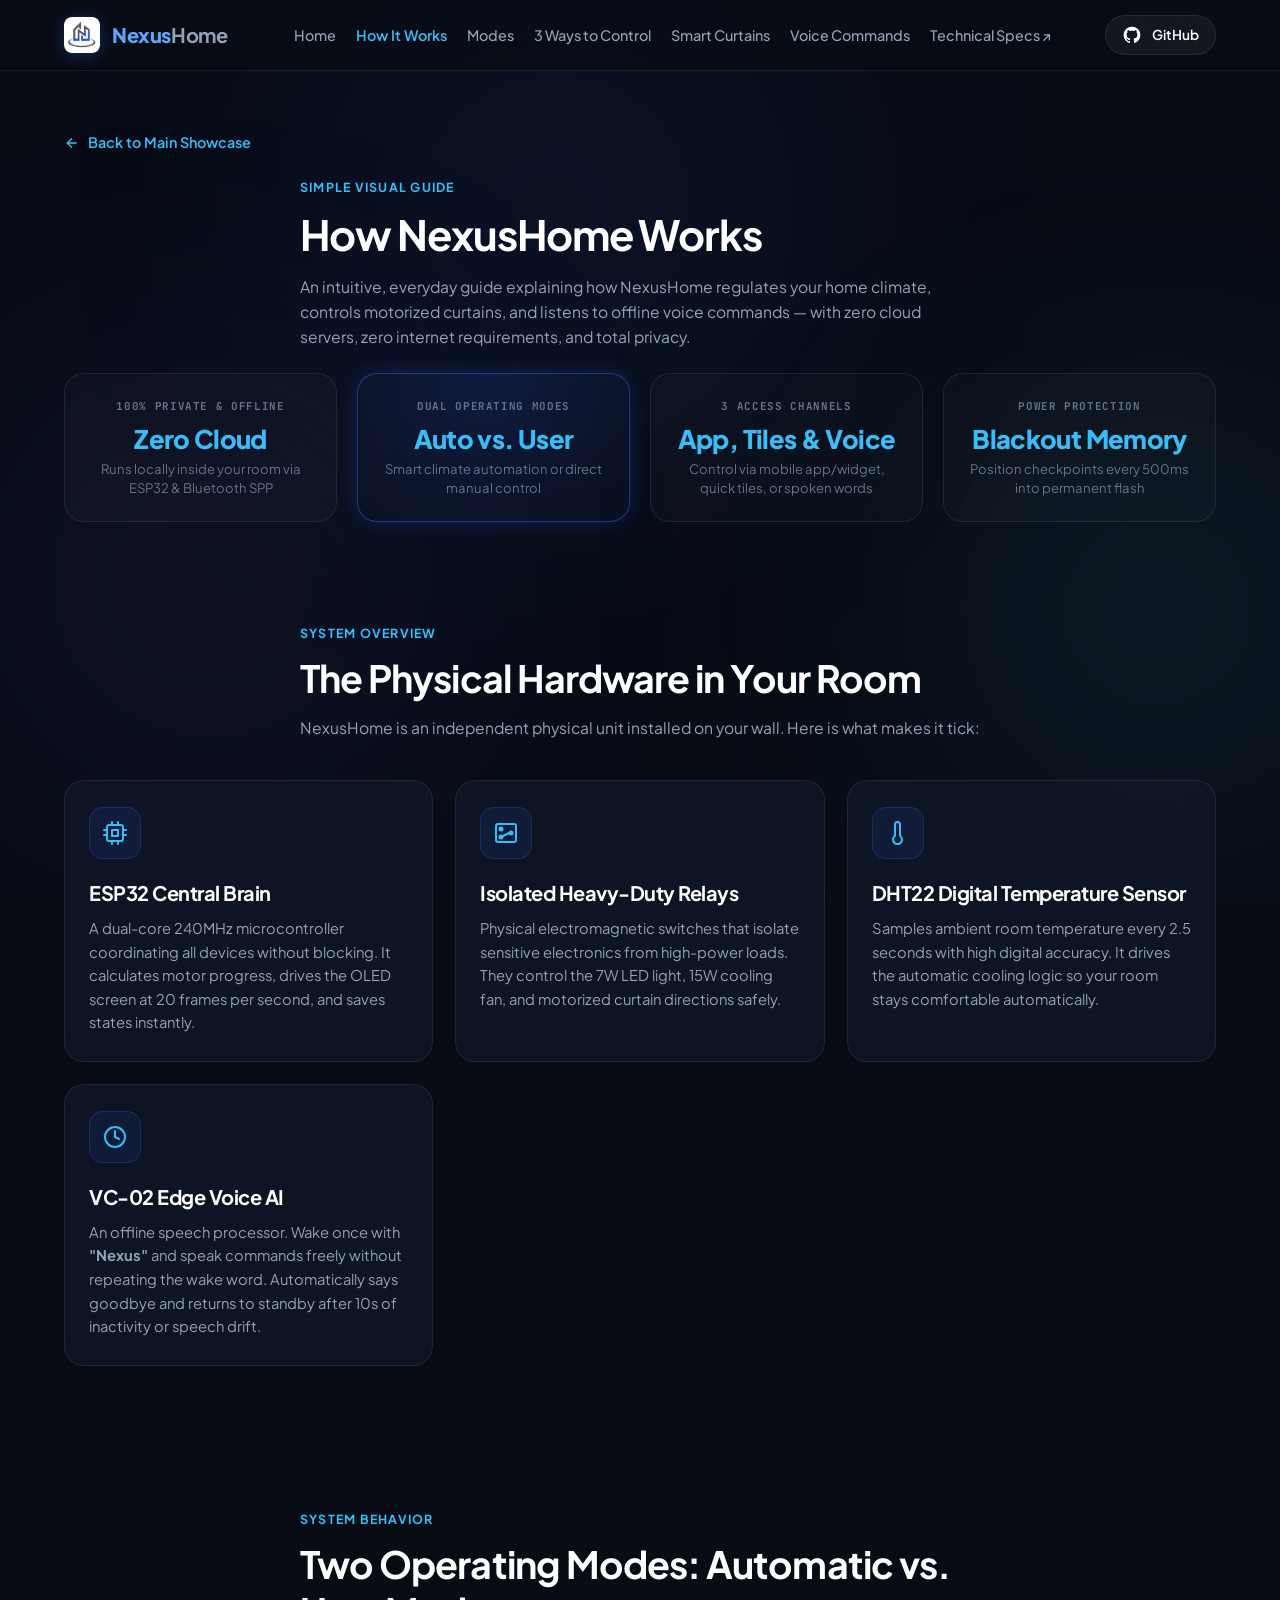
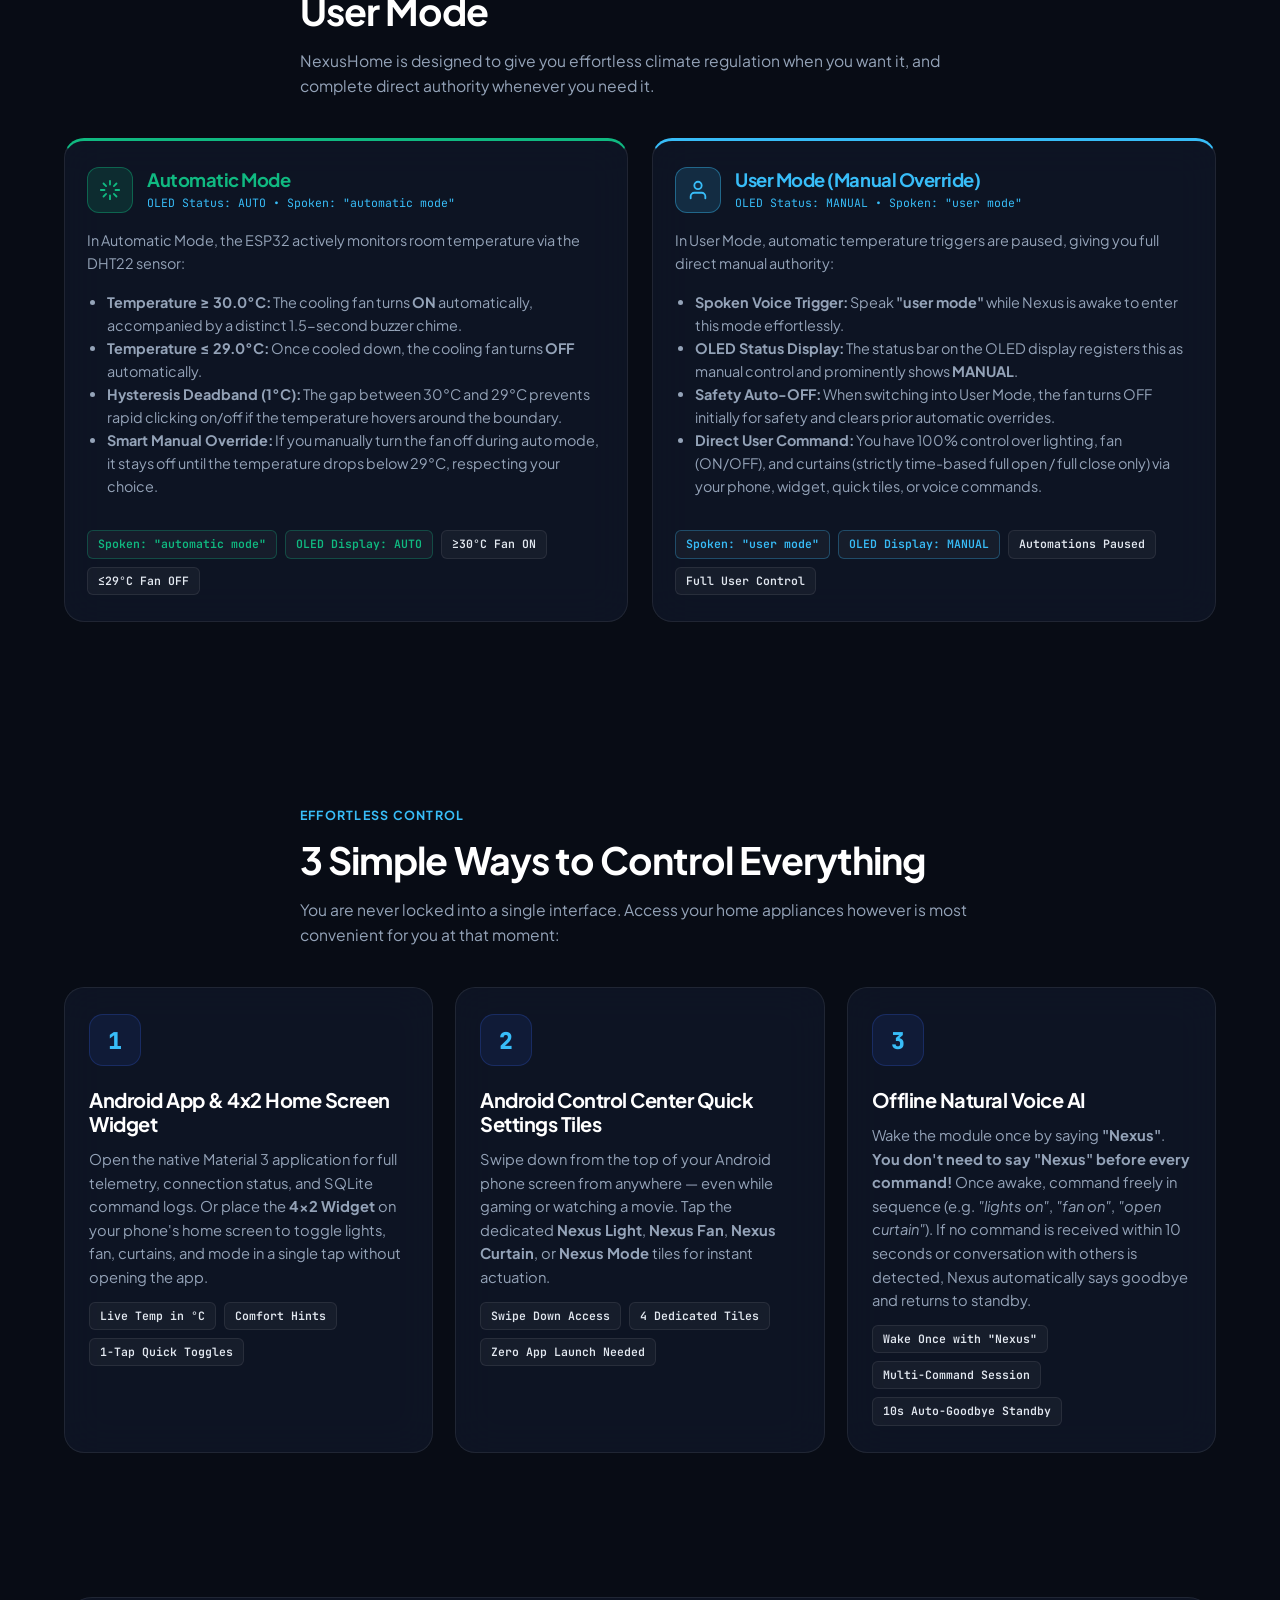
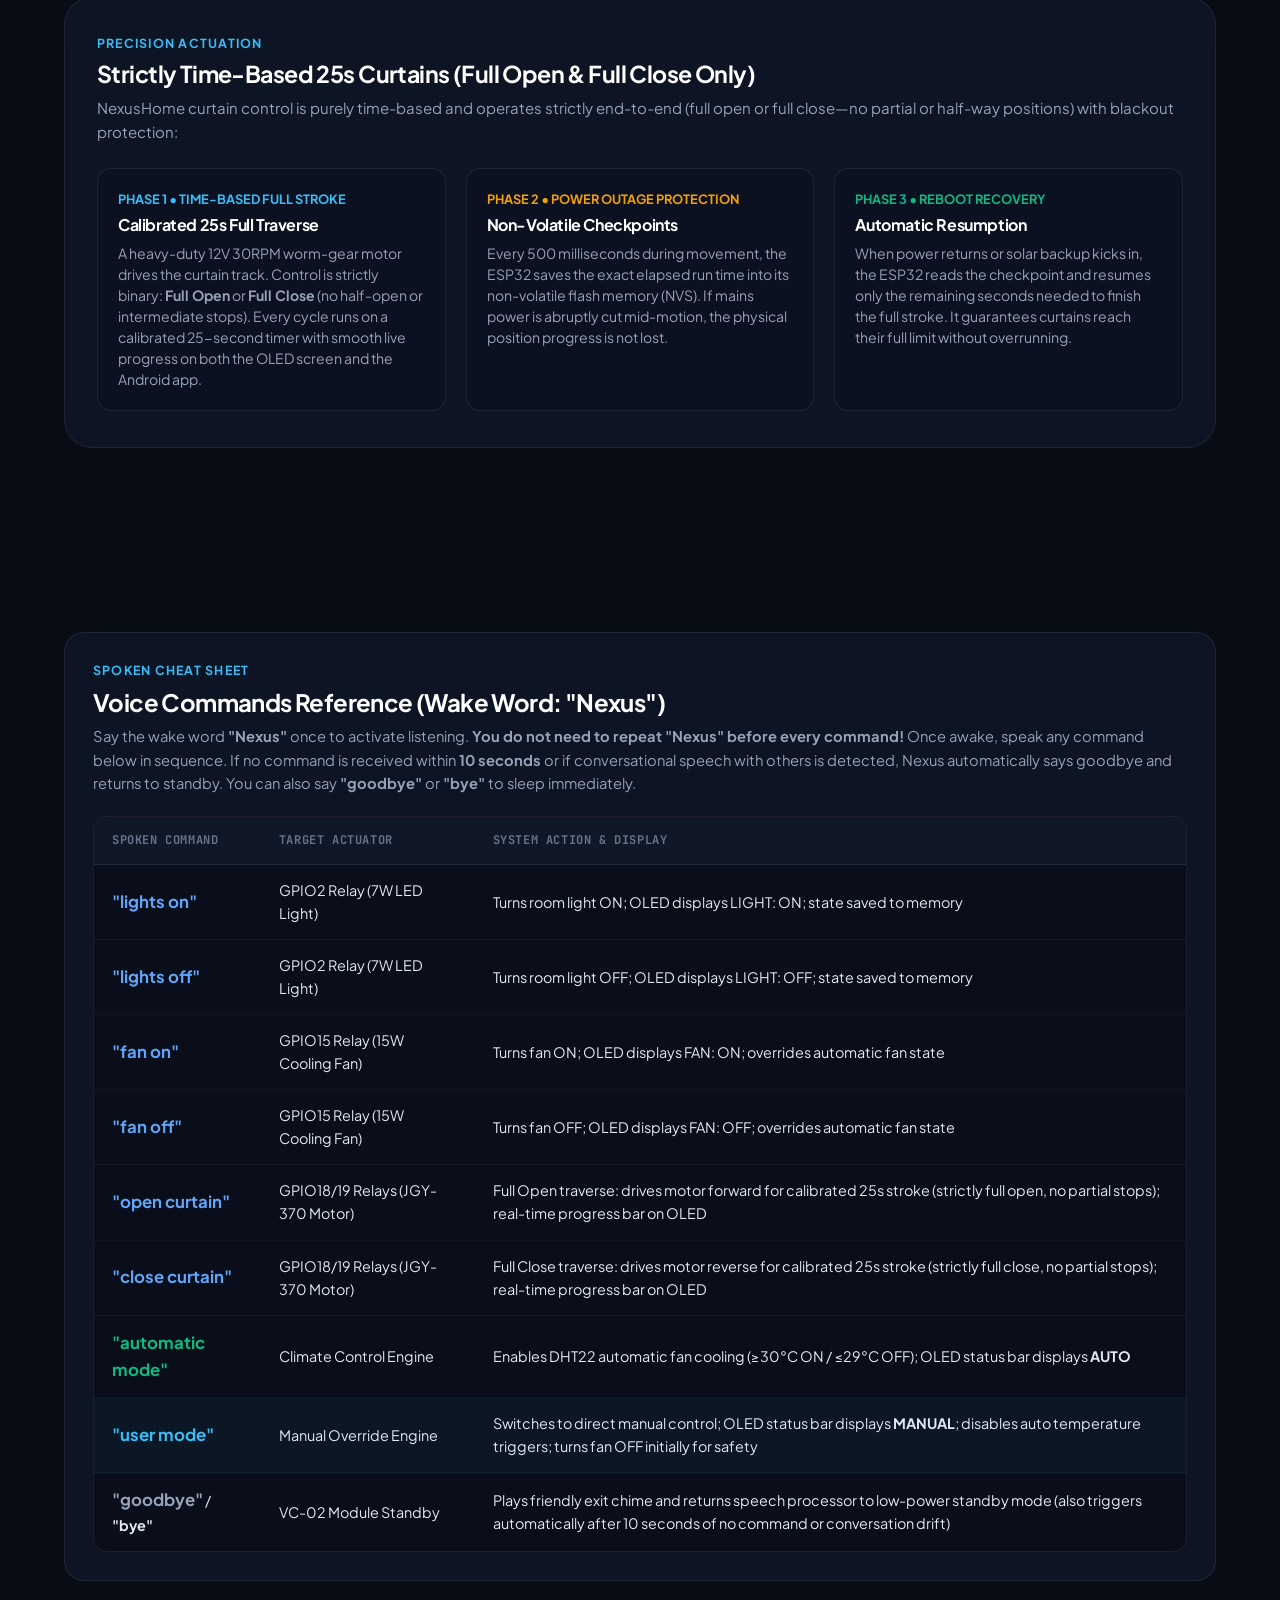
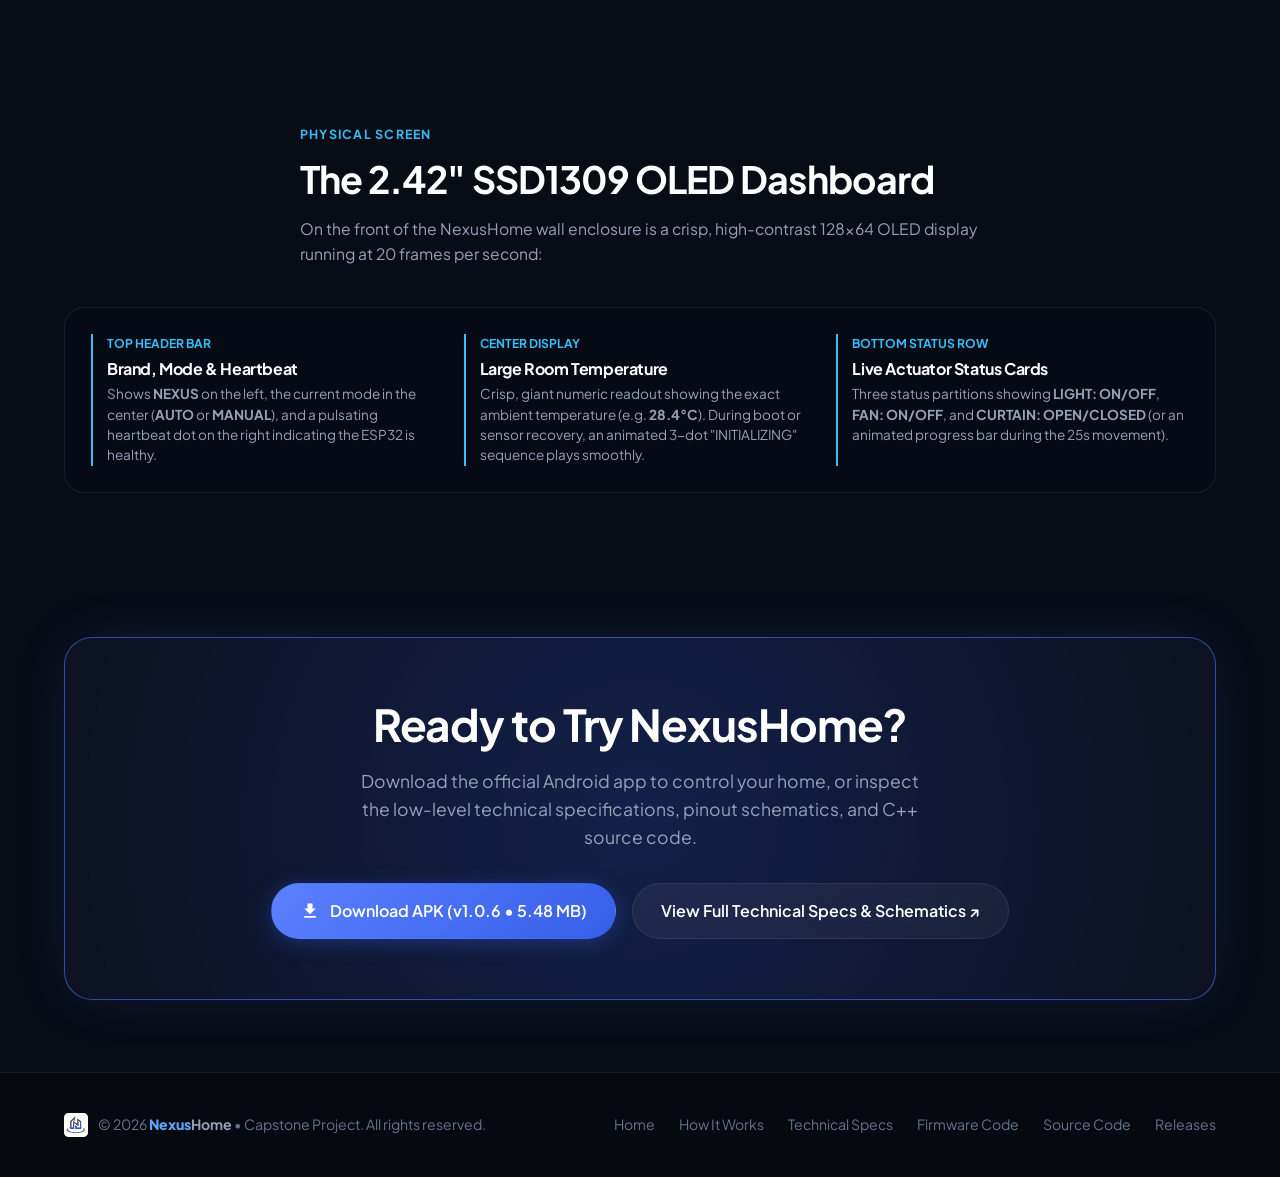
==== commit a9f347ba: "docs: clarify VC-02 10s auto-goodbye session and strictly time-based full open/close curtains" ====
--- a/website/how-it-works.html
+++ b/website/how-it-works.html
@@ -179,7 +179,7 @@
               </svg>
             </div>
             <h3 class="feature-title">VC-02 Edge Voice AI</h3>
-            <p class="feature-text">An offline speech processor trained on acoustic wave patterns. It listens only for the wake word <strong>"Nexus"</strong> and recognizes spoken commands in less than 200 milliseconds without internet.</p>
+            <p class="feature-text">An offline speech processor. Wake once with <strong>"Nexus"</strong> and speak commands freely without repeating the wake word. Automatically says goodbye and returns to standby after 10s of inactivity or speech drift.</p>
           </div>
         </div>
       </div>
@@ -205,7 +205,7 @@
               </div>
               <div>
                 <h3 style="color: #10B981;">Automatic Mode</h3>
-                <span class="power-subtag">OLED Status: AUTO &bull; Voice: "Nexus, automatic mode"</span>
+                <span class="power-subtag">OLED Status: AUTO &bull; Spoken: "automatic mode"</span>
               </div>
             </div>
             <p class="power-text">
@@ -236,17 +236,17 @@
               </div>
               <div>
                 <h3 style="color: var(--brand-cyan);">User Mode (Manual Override)</h3>
-                <span class="power-subtag">OLED Status: MANUAL &bull; Voice: "Nexus, user mode"</span>
+                <span class="power-subtag">OLED Status: MANUAL &bull; Spoken: "user mode"</span>
               </div>
             </div>
             <p class="power-text">
               In User Mode, automatic temperature triggers are paused, giving you full direct manual authority:
             </p>
             <ul style="color: var(--text-secondary); font-size: 0.9rem; margin-left: 20px; line-height: 1.6;">
-              <li><strong>Spoken Voice Trigger:</strong> Speak <strong>"Nexus, user mode"</strong> to enter this mode effortlessly.</li>
+              <li><strong>Spoken Voice Trigger:</strong> Speak <strong>"user mode"</strong> while Nexus is awake to enter this mode effortlessly.</li>
               <li><strong>OLED Status Display:</strong> The status bar on the OLED display registers this as manual control and prominently shows <strong>MANUAL</strong>.</li>
               <li><strong>Safety Auto-OFF:</strong> When switching into User Mode, the fan turns OFF initially for safety and clears prior automatic overrides.</li>
-              <li><strong>Direct User Command:</strong> You have 100% control over lighting, fan speeds, and curtains via your phone, widget, quick tiles, or voice commands.</li>
+              <li><strong>Direct User Command:</strong> You have 100% control over lighting, fan (ON/OFF), and curtains (strictly time-based full open / full close only) via your phone, widget, quick tiles, or voice commands.</li>
             </ul>
             <div class="power-specs-pills" style="margin-top: 16px;">
               <span class="spec-pill" style="border-color: rgba(56, 189, 248, 0.3); color: var(--brand-cyan);">Spoken: "user mode"</span>
@@ -302,12 +302,12 @@
             <div class="feature-icon-box step-number">3</div>
             <h3 class="feature-title">Offline Natural Voice AI</h3>
             <p class="feature-text">
-              No need to reach for your phone. Speak aloud from your bed or desk: <em>"Nexus, lights on"</em> or <em>"Nexus, open curtain"</em>. The edge neural DSP recognizes your voice in milliseconds with zero latency and zero internet.
+              Wake the module once by saying <strong>"Nexus"</strong>. <strong>You don't need to say "Nexus" before every command!</strong> Once awake, command freely in sequence (e.g. <em>"lights on"</em>, <em>"fan on"</em>, <em>"open curtain"</em>). If no command is received within 10 seconds or conversation with others is detected, Nexus automatically says goodbye and returns to standby.
             </p>
             <div class="power-specs-pills" style="margin-top: 12px;">
-              <span class="spec-pill">Wake Word "Nexus"</span>
-              <span class="spec-pill">100% Offline Speech</span>
-              <span class="spec-pill">Immediate Execution</span>
+              <span class="spec-pill">Wake Once with "Nexus"</span>
+              <span class="spec-pill">Multi-Command Session</span>
+              <span class="spec-pill">10s Auto-Goodbye Standby</span>
             </div>
           </div>
         </div>
@@ -320,16 +320,16 @@
         <div class="voltage-guard-container">
           <div class="voltage-guard-header">
             <span class="section-tag" style="margin-bottom: 6px;">Precision Actuation</span>
-            <h3>25-Second Motorized Curtains with Blackout Memory</h3>
-            <p>How the motorized curtain traverse works and protects against sudden power disruptions:</p>
+            <h3>Strictly Time-Based 25s Curtains (Full Open & Full Close Only)</h3>
+            <p>NexusHome curtain control is purely time-based and operates strictly end-to-end (full open or full close—no partial or half-way positions) with blackout protection:</p>
           </div>
 
           <div style="display: grid; grid-template-columns: repeat(auto-fit, minmax(280px, 1fr)); gap: 20px;">
             <div style="background: rgba(11, 17, 30, 0.6); border: 1px solid var(--border-subtle); border-radius: var(--radius-md); padding: 20px;">
-              <div style="font-size: 0.8rem; color: var(--brand-cyan); font-weight: 700; text-transform: uppercase; margin-bottom: 6px;">Phase 1 &bull; Smooth Traverse</div>
-              <h4 style="color: var(--text-primary); margin-bottom: 8px;">Calibrated 25s Movement</h4>
+              <div style="font-size: 0.8rem; color: var(--brand-cyan); font-weight: 700; text-transform: uppercase; margin-bottom: 6px;">Phase 1 &bull; Time-Based Full Stroke</div>
+              <h4 style="color: var(--text-primary); margin-bottom: 8px;">Calibrated 25s Full Traverse</h4>
               <p style="font-size: 0.88rem; color: var(--text-secondary); line-height: 1.5;">
-                A heavy-duty 12V 30RPM worm-gear motor drives the curtain track. It takes exactly 25 seconds for a complete open or close cycle. Both the physical OLED screen and the Android app display a smooth, live progress bar as it travels.
+                A heavy-duty 12V 30RPM worm-gear motor drives the curtain track. Control is strictly binary: <strong>Full Open</strong> or <strong>Full Close</strong> (no half-open or intermediate stops). Every cycle runs on a calibrated 25-second timer with smooth live progress on both the OLED screen and the Android app.
               </p>
             </div>
 
@@ -337,15 +337,15 @@
               <div style="font-size: 0.8rem; color: #F59E0B; font-weight: 700; text-transform: uppercase; margin-bottom: 6px;">Phase 2 &bull; Power Outage Protection</div>
               <h4 style="color: var(--text-primary); margin-bottom: 8px;">Non-Volatile Checkpoints</h4>
               <p style="font-size: 0.88rem; color: var(--text-secondary); line-height: 1.5;">
-                Every 500 milliseconds during movement, the ESP32 saves the exact elapsed run time into its non-volatile flash memory (NVS). If mains power is abruptly cut mid-motion, the physical position is not lost.
+                Every 500 milliseconds during movement, the ESP32 saves the exact elapsed run time into its non-volatile flash memory (NVS). If mains power is abruptly cut mid-motion, the physical position progress is not lost.
               </p>
             </div>
 
             <div style="background: rgba(11, 17, 30, 0.6); border: 1px solid var(--border-subtle); border-radius: var(--radius-md); padding: 20px;">
               <div style="font-size: 0.8rem; color: #10B981; font-weight: 700; text-transform: uppercase; margin-bottom: 6px;">Phase 3 &bull; Reboot Recovery</div>
-              <h4 style="color: var(--text-primary); margin-bottom: 8px;">Automatic Resume</h4>
+              <h4 style="color: var(--text-primary); margin-bottom: 8px;">Automatic Resumption</h4>
               <p style="font-size: 0.88rem; color: var(--text-secondary); line-height: 1.5;">
-                When power returns or the solar backup kicks in, the ESP32 reads the checkpoint and resumes only the remaining seconds needed to finish opening or closing. It never runs past the calibrated end.
+                When power returns or solar backup kicks in, the ESP32 reads the checkpoint and resumes only the remaining seconds needed to finish the full stroke. It guarantees curtains reach their full limit without overrunning.
               </p>
             </div>
           </div>
@@ -360,8 +360,8 @@
           <div style="margin-bottom: 20px;">
             <span class="section-tag" style="margin-bottom: 6px;">Spoken Cheat Sheet</span>
             <h2 class="section-title" style="font-size: 1.5rem; margin-bottom: 8px;">Voice Commands Reference (Wake Word: "Nexus")</h2>
-            <p style="font-size: 0.92rem; color: var(--text-secondary); margin: 0;">
-              Always say the wake word <strong>"Nexus"</strong> first. After the brief acknowledgement chime, speak any of the following phrases naturally:
+            <p style="font-size: 0.92rem; color: var(--text-secondary); margin: 0; line-height: 1.6;">
+              Say the wake word <strong>"Nexus"</strong> once to activate listening. <strong>You do not need to repeat "Nexus" before every command!</strong> Once awake, speak any command below in sequence. If no command is received within <strong>10 seconds</strong> or if conversational speech with others is detected, Nexus automatically says goodbye and returns to standby. You can also say <strong>"goodbye"</strong> or <strong>"bye"</strong> to sleep immediately.
             </p>
           </div>
 
@@ -398,12 +398,12 @@
                 <tr>
                   <td><strong style="color: #60A5FA; font-size: 1.05rem;">"open curtain"</strong></td>
                   <td>GPIO18/19 Relays (JGY-370 Motor)</td>
-                  <td>Traverses curtains forward for 25s with real-time filling progress bar on OLED</td>
+                  <td>Full Open traverse: drives motor forward for calibrated 25s stroke (strictly full open, no partial stops); real-time progress bar on OLED</td>
                 </tr>
                 <tr>
                   <td><strong style="color: #60A5FA; font-size: 1.05rem;">"close curtain"</strong></td>
                   <td>GPIO18/19 Relays (JGY-370 Motor)</td>
-                  <td>Traverses curtains reverse for 25s with real-time draining progress bar on OLED</td>
+                  <td>Full Close traverse: drives motor reverse for calibrated 25s stroke (strictly full close, no partial stops); real-time progress bar on OLED</td>
                 </tr>
                 <tr>
                   <td><strong style="color: #10B981; font-size: 1.05rem;">"automatic mode"</strong></td>
@@ -418,7 +418,7 @@
                 <tr>
                   <td><strong style="color: #94A3B8; font-size: 1.05rem;">"goodbye"</strong> / <strong>"bye"</strong></td>
                   <td>VC-02 Module Standby</td>
-                  <td>Plays friendly exit chime and returns speech processor to low-power listening mode</td>
+                  <td>Plays friendly exit chime and returns speech processor to low-power standby mode (also triggers automatically after 10 seconds of no command or conversation drift)</td>
                 </tr>
               </tbody>
             </table>
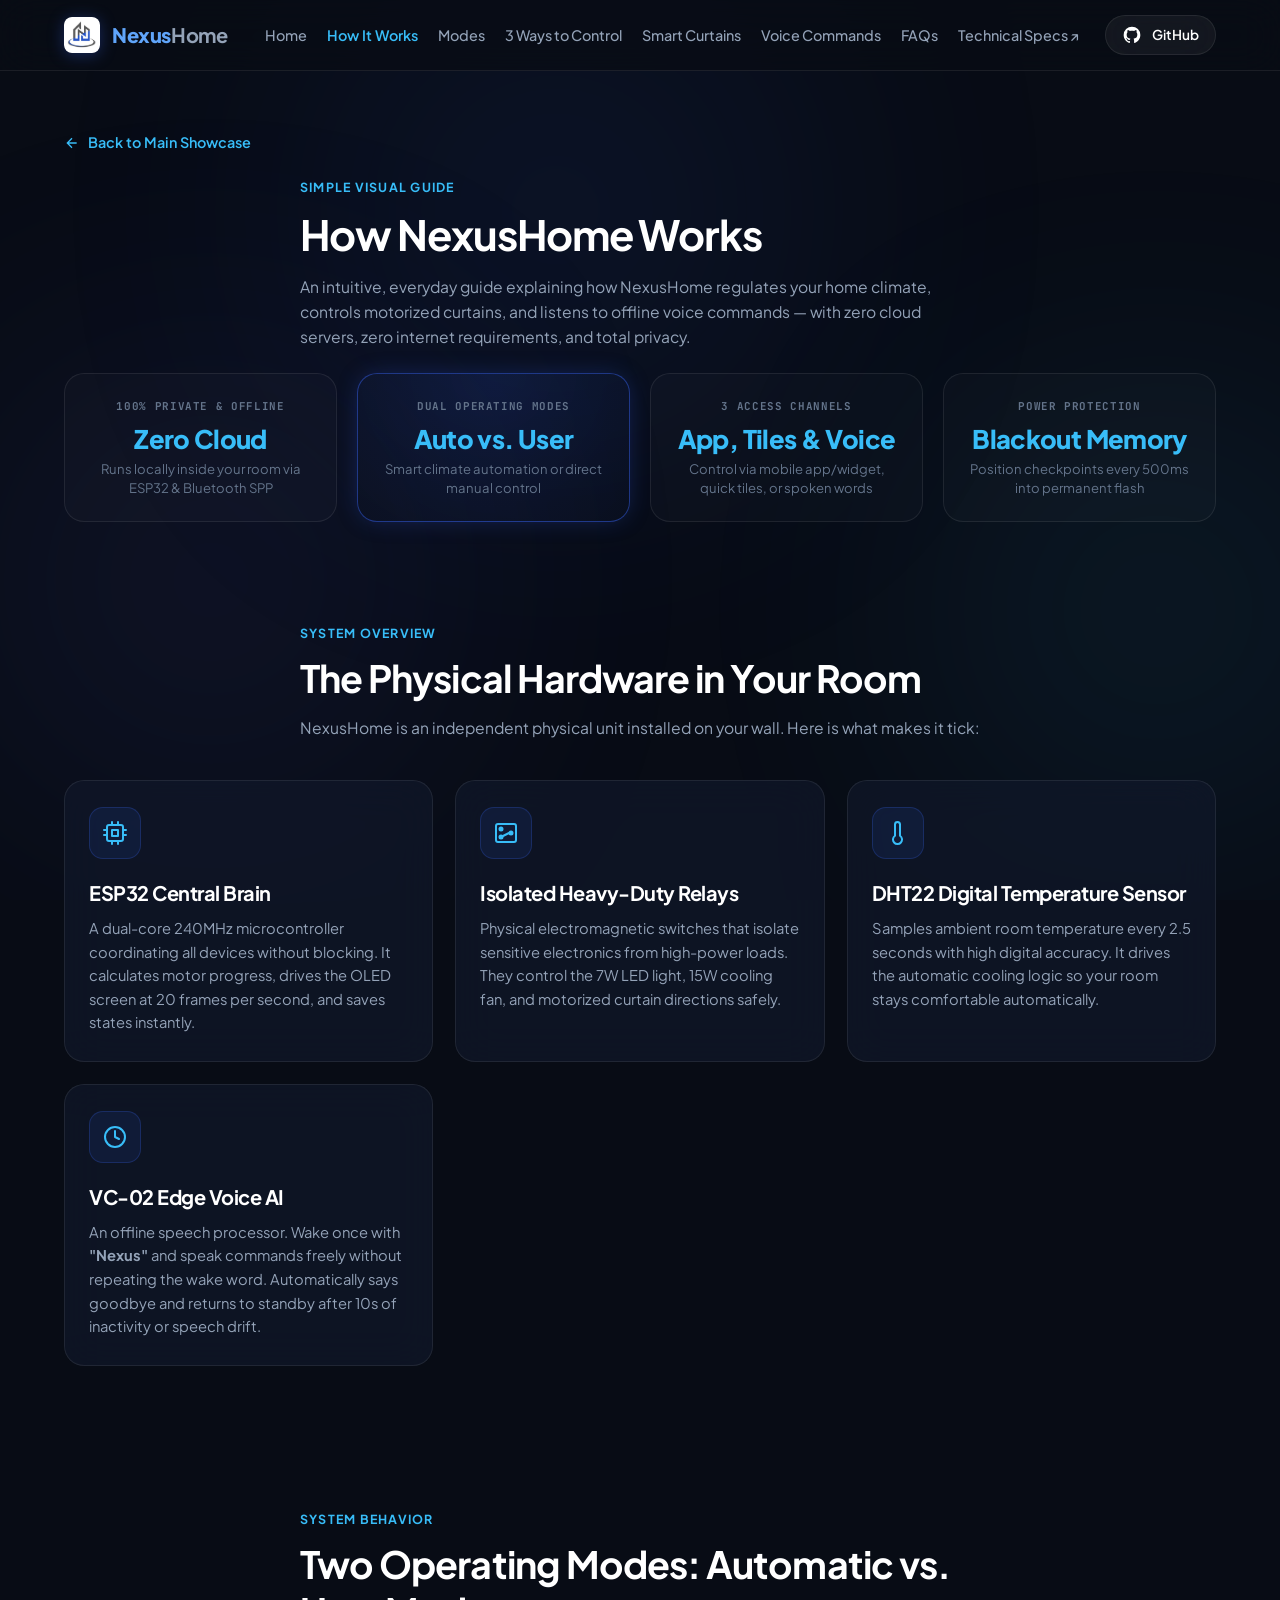
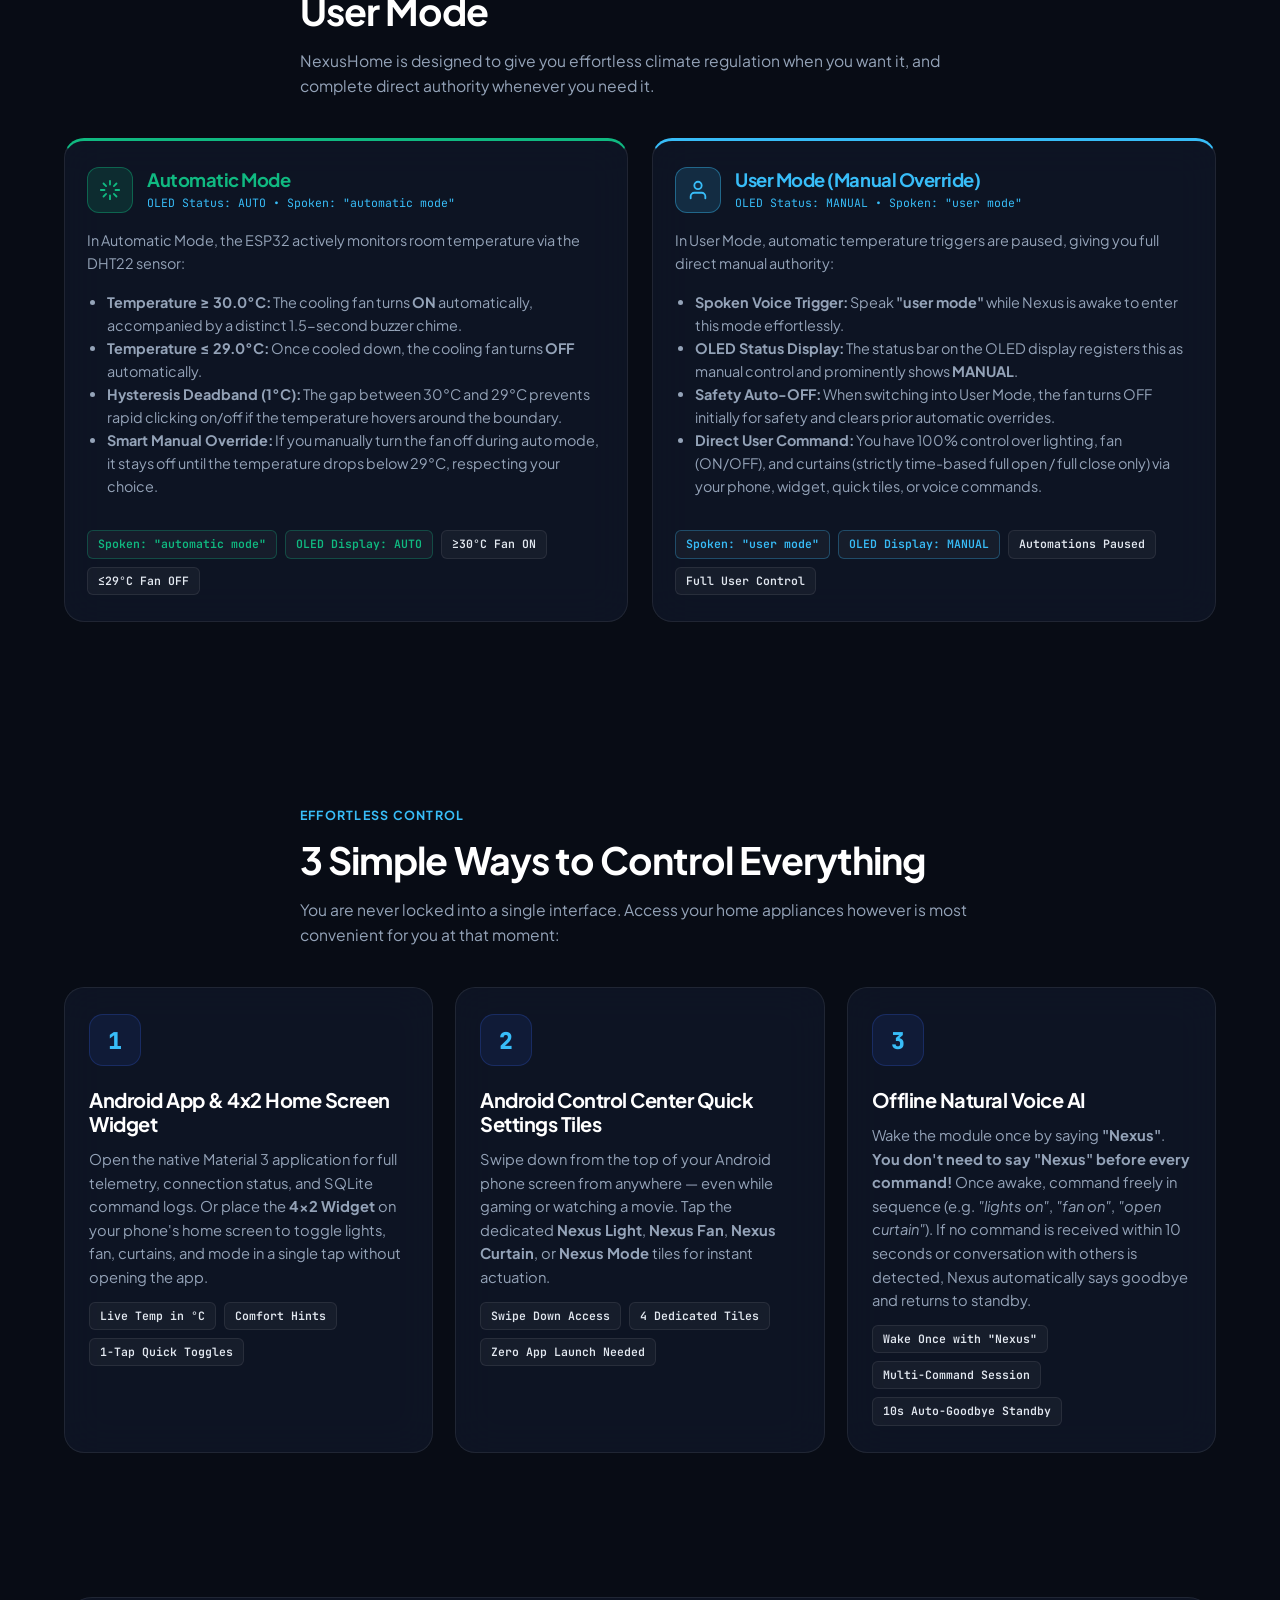
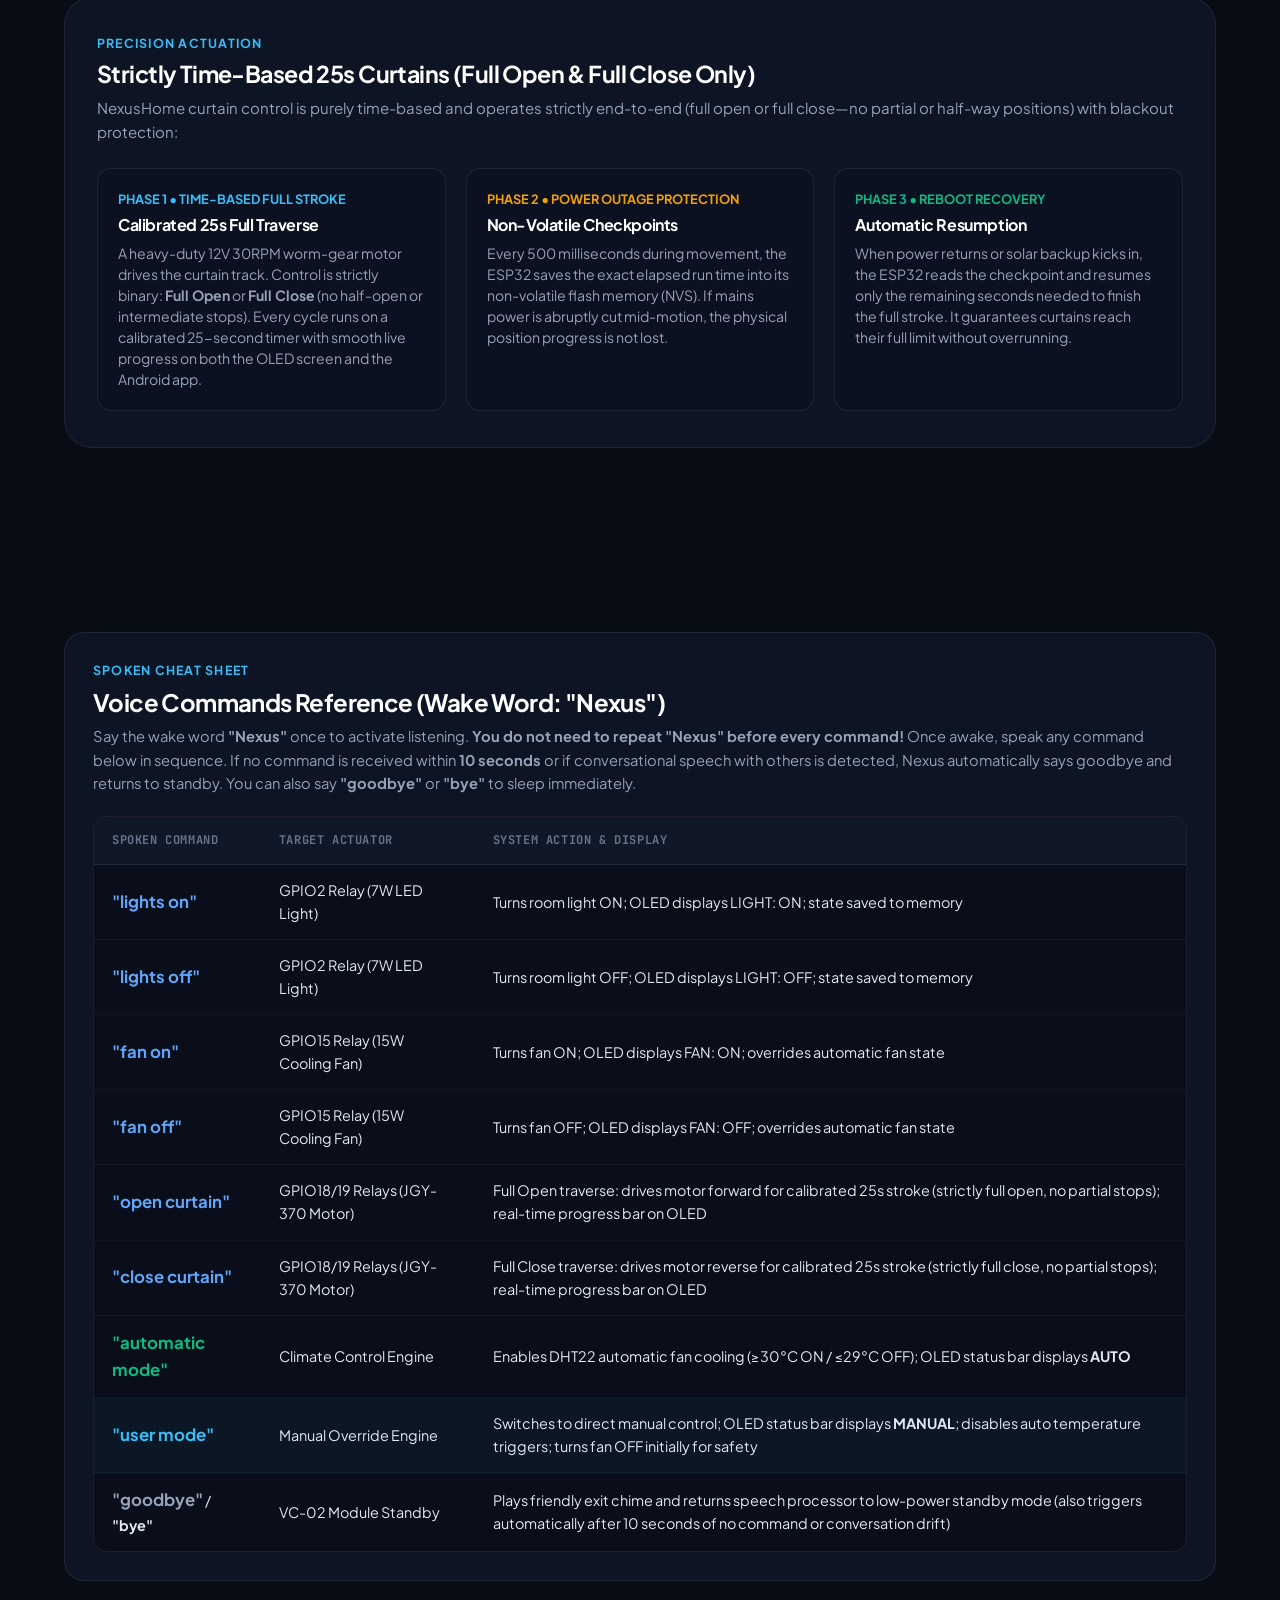
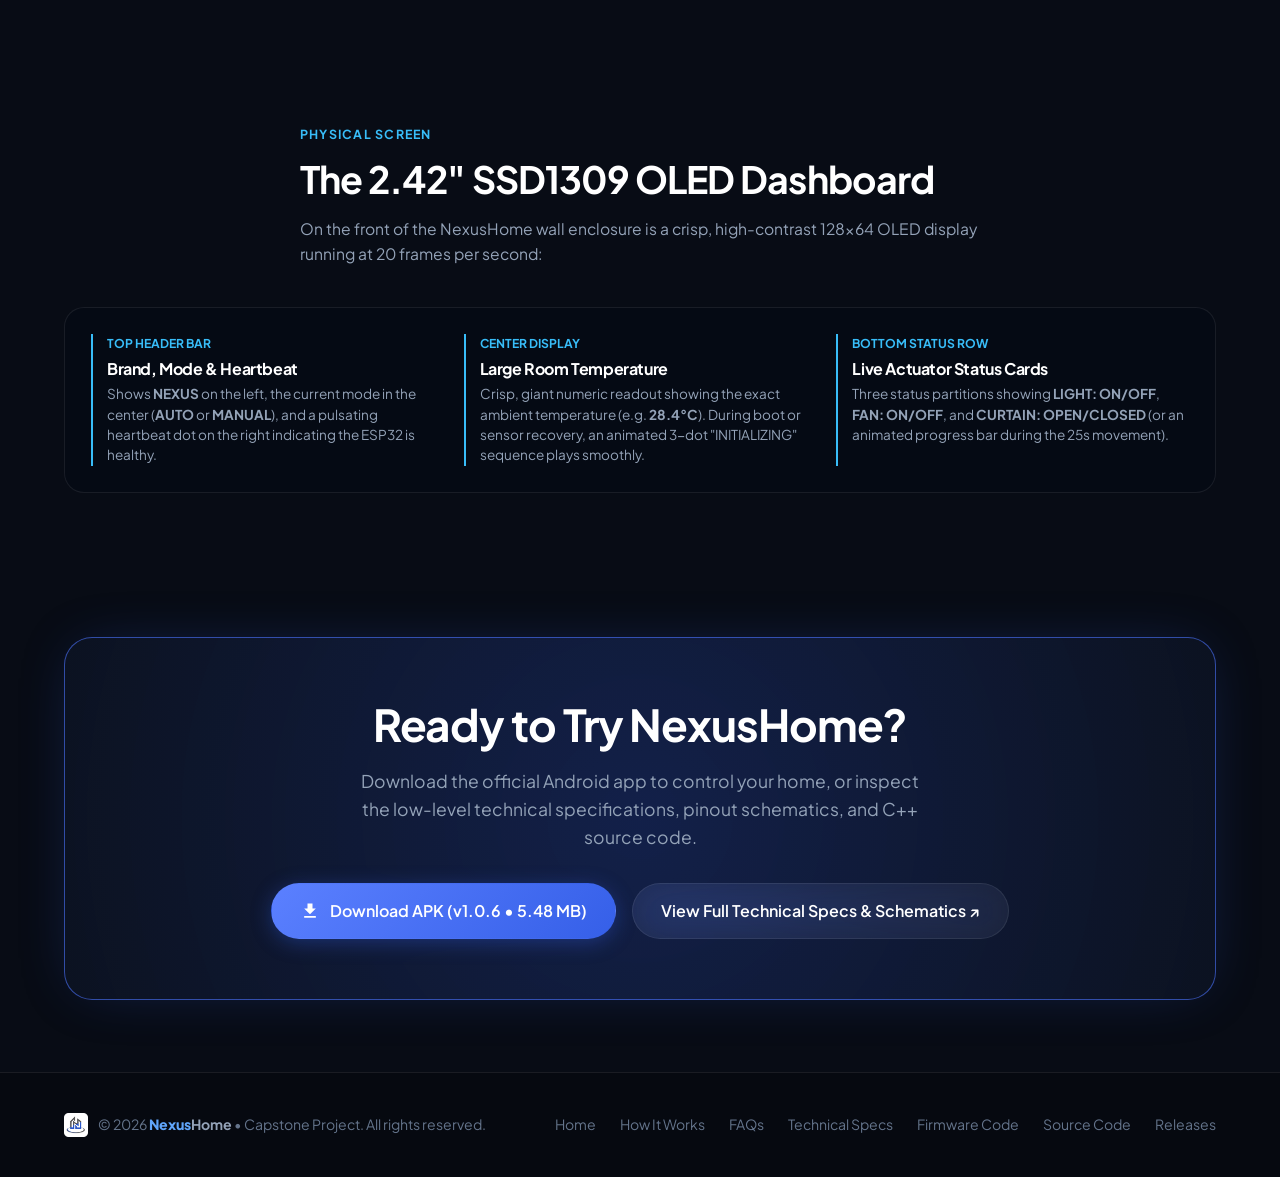
==== commit 84b64f0c: "feat(web): add interactive FAQs section with live search and category filters" ====
--- a/website/how-it-works.html
+++ b/website/how-it-works.html
@@ -42,6 +42,7 @@
           <li><a href="#control-methods" class="nav-link">3 Ways to Control</a></li>
           <li><a href="#curtains" class="nav-link">Smart Curtains</a></li>
           <li><a href="#voice-commands" class="nav-link">Voice Commands</a></li>
+          <li><a href="index.html#faq" class="nav-link">FAQs</a></li>
           <li><a href="specs.html" class="nav-link">Technical Specs ↗</a></li>
           <li class="nav-mobile-item">
             <a href="https://github.com/oursprojects/NexusHome/releases/latest/download/app-release.apk" class="btn btn-primary btn-sm dynamic-apk-link nav-mobile-btn">
@@ -499,6 +500,7 @@
       <div class="footer-links">
         <a href="index.html">Home</a>
         <a href="how-it-works.html">How It Works</a>
+        <a href="index.html#faq">FAQs</a>
         <a href="specs.html">Technical Specs</a>
         <a href="specs.html#firmware">Firmware Code</a>
         <a href="https://github.com/oursprojects/NexusHome" target="_blank" rel="noopener noreferrer">Source Code</a>
--- a/website/styles.css
+++ b/website/styles.css
@@ -3361,6 +3361,323 @@
   to { transform: rotate(360deg); }
 }
 
+/* ===================================================================
+   FAQ Interactive Accordion & Filter Styles
+   =================================================================== */
+
+.faq-container {
+  max-width: 960px;
+  margin: 0 auto;
+}
+
+.faq-controls {
+  display: flex;
+  flex-direction: column;
+  gap: 16px;
+  margin-bottom: 32px;
+}
+
+.faq-search-wrapper {
+  position: relative;
+  display: flex;
+  align-items: center;
+  width: 100%;
+}
+
+.faq-search-icon {
+  position: absolute;
+  left: 18px;
+  width: 20px;
+  height: 20px;
+  color: var(--text-muted);
+  pointer-events: none;
+  transition: color var(--transition-fast);
+}
+
+.faq-search-input {
+  width: 100%;
+  padding: 14px 46px 14px 48px;
+  background: var(--bg-surface);
+  border: 1px solid var(--border-subtle);
+  border-radius: var(--radius-full);
+  color: var(--text-primary);
+  font-family: var(--font-main);
+  font-size: 0.95rem;
+  outline: none;
+  backdrop-filter: var(--glass-blur);
+  transition: all var(--transition-fast);
+}
+
+.faq-search-input::placeholder {
+  color: var(--text-muted);
+}
+
+.faq-search-input:focus {
+  border-color: var(--brand-cyan);
+  box-shadow: 0 0 0 3px rgba(56, 189, 248, 0.2), 0 8px 24px -6px rgba(0, 0, 0, 0.4);
+  background: var(--bg-surface-hover);
+}
+
+.faq-search-input:focus ~ .faq-search-icon {
+  color: var(--brand-cyan);
+}
+
+.faq-search-clear {
+  position: absolute;
+  right: 14px;
+  width: 28px;
+  height: 28px;
+  border-radius: 50%;
+  border: none;
+  background: rgba(255, 255, 255, 0.08);
+  color: var(--text-muted);
+  display: none;
+  align-items: center;
+  justify-content: center;
+  cursor: pointer;
+  transition: all var(--transition-fast);
+  padding: 0;
+}
+
+.faq-search-clear:hover {
+  background: rgba(255, 255, 255, 0.16);
+  color: var(--text-primary);
+}
+
+.faq-filter-bar {
+  display: flex;
+  align-items: center;
+  gap: 10px;
+  overflow-x: auto;
+  padding: 4px 2px 8px;
+  scrollbar-width: none;
+  -ms-overflow-style: none;
+}
+
+.faq-filter-bar::-webkit-scrollbar {
+  display: none;
+}
+
+.faq-pill {
+  padding: 8px 18px;
+  background: var(--bg-surface);
+  border: 1px solid var(--border-subtle);
+  border-radius: var(--radius-full);
+  color: var(--text-secondary);
+  font-size: 0.86rem;
+  font-weight: 600;
+  white-space: nowrap;
+  cursor: pointer;
+  transition: all var(--transition-fast);
+  backdrop-filter: var(--glass-blur);
+}
+
+.faq-pill:hover {
+  color: var(--text-primary);
+  border-color: var(--border-hover);
+  background: var(--bg-surface-hover);
+}
+
+.faq-pill.active {
+  color: #FFFFFF;
+  background: linear-gradient(135deg, var(--brand-blue), var(--brand-cyan));
+  border-color: transparent;
+  box-shadow: 0 4px 16px -2px var(--brand-blue-glow);
+}
+
+.faq-list {
+  display: flex;
+  flex-direction: column;
+  gap: 14px;
+}
+
+.faq-item {
+  background: var(--bg-surface);
+  border: 1px solid var(--border-subtle);
+  border-radius: var(--radius-md);
+  overflow: hidden;
+  backdrop-filter: var(--glass-blur);
+  transition: all var(--transition-smooth);
+}
+
+.faq-item:hover {
+  border-color: var(--border-hover);
+  background: var(--bg-surface-hover);
+  box-shadow: 0 6px 20px -8px rgba(0, 0, 0, 0.5);
+}
+
+.faq-item.active {
+  border-color: rgba(56, 189, 248, 0.45);
+  background: var(--bg-surface-hover);
+  box-shadow: 0 8px 30px -10px rgba(56, 189, 248, 0.2);
+}
+
+.faq-header {
+  width: 100%;
+  display: flex;
+  align-items: center;
+  justify-content: space-between;
+  padding: 20px 24px;
+  background: transparent;
+  border: none;
+  color: inherit;
+  font-family: inherit;
+  text-align: left;
+  cursor: pointer;
+  gap: 16px;
+}
+
+.faq-header-content {
+  display: flex;
+  flex-direction: column;
+  gap: 6px;
+  flex: 1;
+}
+
+.faq-category-badge {
+  display: inline-flex;
+  align-items: center;
+  gap: 6px;
+  font-size: 0.72rem;
+  font-weight: 700;
+  text-transform: uppercase;
+  letter-spacing: 0.05em;
+  color: var(--brand-cyan);
+  width: fit-content;
+}
+
+.faq-category-badge::before {
+  content: '';
+  width: 6px;
+  height: 6px;
+  border-radius: 50%;
+  background-color: var(--brand-cyan);
+}
+
+.faq-question-text {
+  font-size: 1.06rem;
+  font-weight: 600;
+  color: var(--text-primary);
+  line-height: 1.4;
+  transition: color var(--transition-fast);
+}
+
+.faq-item.active .faq-question-text {
+  color: var(--brand-cyan);
+}
+
+.faq-chevron-box {
+  width: 34px;
+  height: 34px;
+  border-radius: 50%;
+  background: rgba(255, 255, 255, 0.04);
+  border: 1px solid rgba(255, 255, 255, 0.08);
+  display: flex;
+  align-items: center;
+  justify-content: center;
+  flex-shrink: 0;
+  color: var(--text-muted);
+  transition: all var(--transition-smooth);
+}
+
+.faq-chevron-icon {
+  width: 18px;
+  height: 18px;
+  transition: transform var(--transition-smooth);
+}
+
+.faq-item:hover .faq-chevron-box {
+  color: var(--text-primary);
+  border-color: rgba(56, 189, 248, 0.3);
+}
+
+.faq-item.active .faq-chevron-box {
+  background: rgba(56, 189, 248, 0.15);
+  border-color: rgba(56, 189, 248, 0.4);
+  color: var(--brand-cyan);
+}
+
+.faq-item.active .faq-chevron-icon {
+  transform: rotate(180deg);
+}
+
+.faq-content {
+  max-height: 0;
+  overflow: hidden;
+  opacity: 0;
+  transition: max-height 0.35s cubic-bezier(0.16, 1, 0.3, 1), opacity 0.3s ease, padding 0.35s ease;
+  padding: 0 24px;
+}
+
+.faq-item.active .faq-content {
+  max-height: 800px;
+  opacity: 1;
+  padding: 0 24px 22px;
+}
+
+.faq-answer {
+  color: var(--text-secondary);
+  font-size: 0.94rem;
+  line-height: 1.7;
+  border-top: 1px solid rgba(255, 255, 255, 0.06);
+  padding-top: 16px;
+}
+
+.faq-answer p:not(:last-child) {
+  margin-bottom: 12px;
+}
+
+.faq-answer ul, .faq-answer ol {
+  margin: 10px 0 12px 22px;
+}
+
+.faq-answer li {
+  margin-bottom: 6px;
+}
+
+.faq-answer strong {
+  color: var(--text-primary);
+}
+
+.faq-answer code {
+  font-family: var(--font-mono);
+  background: rgba(56, 189, 248, 0.1);
+  color: var(--brand-cyan);
+  padding: 2px 7px;
+  border-radius: 4px;
+  font-size: 0.88em;
+  border: 1px solid rgba(56, 189, 248, 0.2);
+}
+
+.faq-empty-state {
+  display: none;
+  text-align: center;
+  padding: 48px 20px;
+  background: var(--bg-surface);
+  border: 1px dashed var(--border-subtle);
+  border-radius: var(--radius-lg);
+  margin-top: 10px;
+}
+
+.faq-empty-icon {
+  width: 48px;
+  height: 48px;
+  margin: 0 auto 16px;
+  color: var(--text-muted);
+}
+
+.faq-empty-title {
+  font-size: 1.15rem;
+  color: var(--text-primary);
+  margin-bottom: 6px;
+}
+
+.faq-empty-desc {
+  color: var(--text-muted);
+  font-size: 0.9rem;
+  margin-bottom: 18px;
+}
+
 /* Medium Screens (Tablets / Laptops max-width: 992px) */
 @media (max-width: 992px) {
   .screenshots-carousel .screenshot-card {
@@ -3518,6 +3835,54 @@
   .team-role {
     font-size: 0.74rem !important;
   }
+
+  /* FAQ Mobile Adaptations */
+  .faq-header {
+    padding: 16px 16px;
+    gap: 12px;
+  }
+
+  .faq-question-text {
+    font-size: 0.98rem;
+  }
+
+  .faq-chevron-box {
+    width: 28px;
+    height: 28px;
+  }
+
+  .faq-chevron-icon {
+    width: 16px;
+    height: 16px;
+  }
+
+  .faq-content {
+    padding: 0 16px;
+  }
+
+  .faq-item.active .faq-content {
+    padding: 0 16px 18px;
+  }
+
+  .faq-answer {
+    font-size: 0.9rem;
+  }
+
+  .faq-pill {
+    padding: 6px 14px;
+    font-size: 0.8rem;
+  }
+
+  .faq-search-input {
+    padding: 12px 38px 12px 42px;
+    font-size: 0.9rem;
+  }
+
+  .faq-search-icon {
+    left: 14px;
+    width: 18px;
+    height: 18px;
+  }
 }
 
 /* Very Small Mobile Screens (max-width: 480px) */
